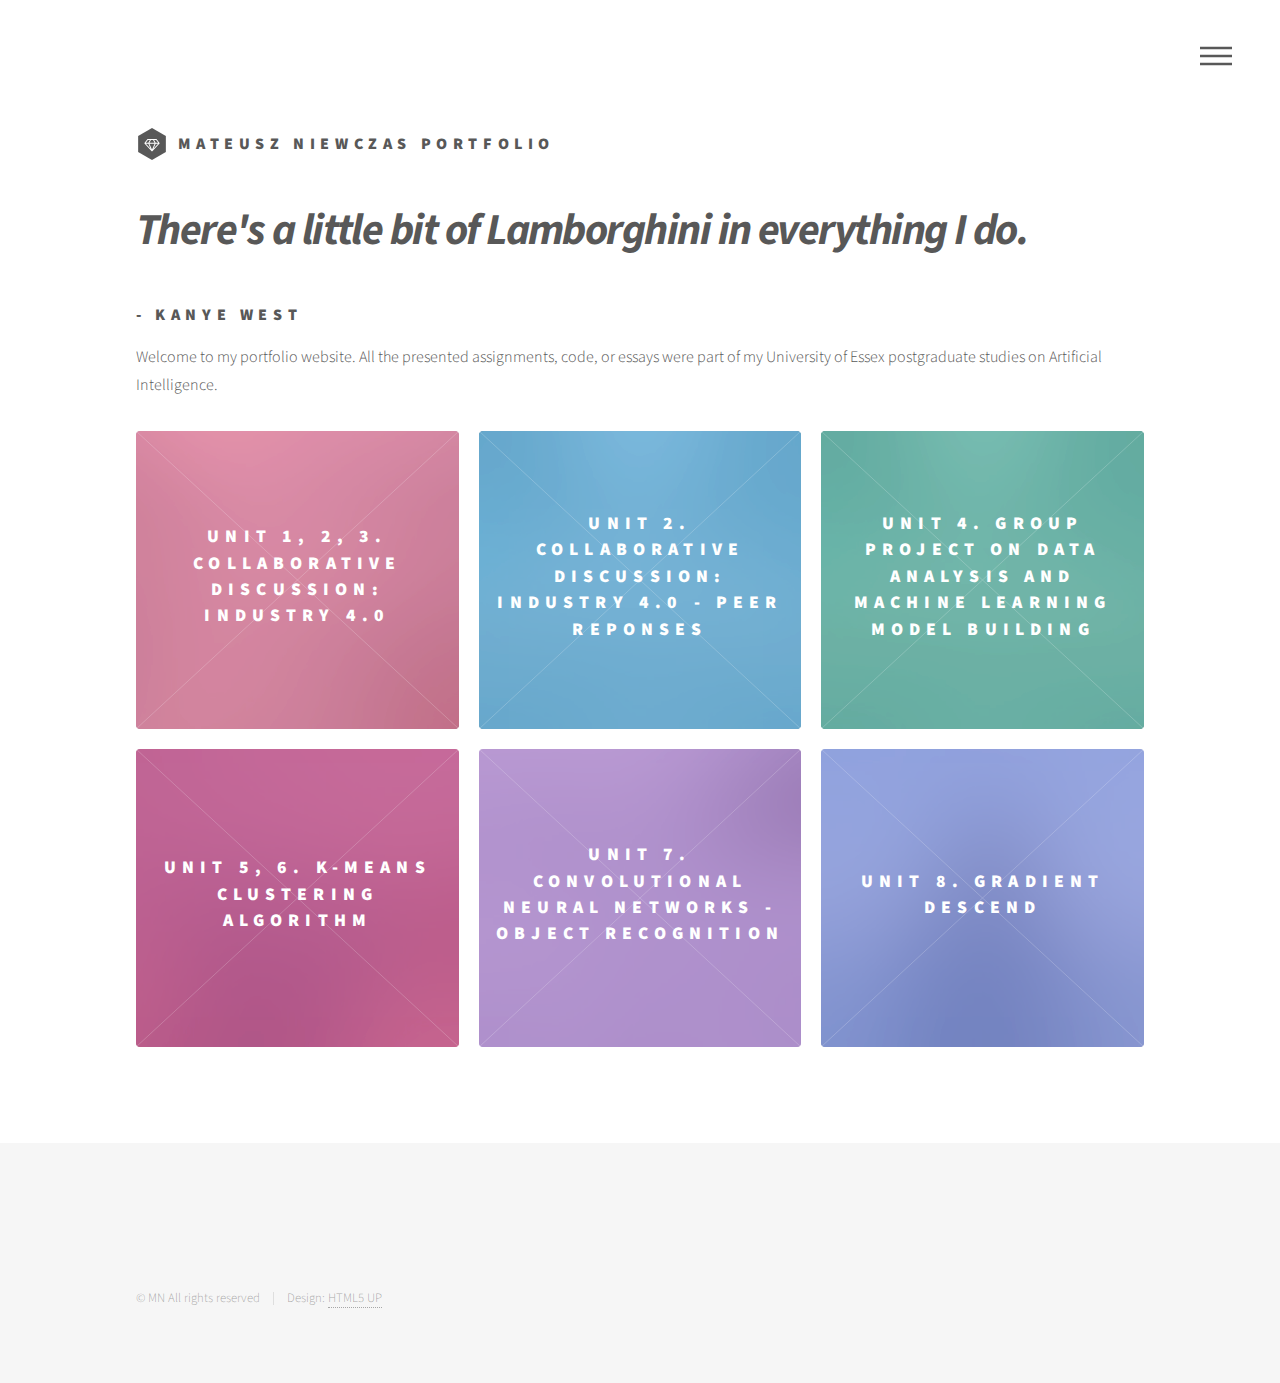
==== index.html @ dfe29f7f "Update index.html" ====
<!DOCTYPE HTML>
<!--
	Phantom by HTML5 UP
	html5up.net | @ajlkn
	Free for personal and commercial use under the CCA 3.0 license (html5up.net/license)
-->
<html>
	<head>
		<title>Mateusz Niewczas portfolio</title>
		<meta charset="utf-8" />
		<meta name="viewport" content="width=device-width, initial-scale=1, user-scalable=no" />
		<link rel="stylesheet" href="assets/css/main.css" />
		<noscript><link rel="stylesheet" href="assets/css/noscript.css" /></noscript>
	</head>
	<body class="is-preload">
		<!-- Wrapper -->
			<div id="wrapper">

				<!-- Header -->
					<header id="header">
						<div class="inner">

							<!-- Logo -->
								<a href="index.html" class="logo">
									<span class="symbol"><img src="images/logo.svg" alt="" /></span><span class="title">Mateusz Niewczas portfolio</span>
								</a>

							<!-- Nav -->
								<nav>
									<ul>
										<li><a href="#menu">Menu</a></li>
									</ul>
								</nav>

						</div>
					</header>

				<!-- Menu -->
					<nav id="menu">
						<h2>Menu</h2>
						<ul>
							<li><a href="index.html">Home</a></li>
							<li><a href="generic.html">About me</a></li>
							<li><a href="generic.html">Assignments</a></li>
							<li><a href="generic.html">Essays and other</a></li>
							<li><a href="elements.html">Elements</a></li>
						</ul>
					</nav>

				<!-- Main -->
					<div id="main">
						<div class="inner">
							<header>
								<h1><i>There's a little bit of Lamborghini in everything I do.</i></h1>
								<h3>- Kanye West</h3>
								<p>Welcome to my portfolio website. All the presented assignments, code, or essays were part of my  University of Essex postgraduate studies on Artificial Intelligence.</p>
							</header>
							
							<section class="tiles">
								<article class="style1">
									<span class="image">
										<img src="images/pic02.jpg" alt="" />
									</span>
									<a href="discussion-ML-U1.html">
										<h2>Unit 1, 2, 3. Collaborative discussion: Industry 4.0</h2>
										<div class="content">
											<p>My initial reflection on the topic along with my colleagues reponses and summary post by me.</p>
										</div>
									</a>
								</article>
								<article class="style2">
									<span class="image">
										<img src="images/pic03.jpg" alt="" />
									</span>
									<a href="discussion-ML-U1-peer.html">
										<h2>Unit 2. Collaborative discussion: Industry 4.0 - peer reponses</h2>
										<div class="content">
											<p>My peers initial posts with my commentaries on the topic.</p>
										</div>
									</a>
								</article>
								<article class="style3">
									<span class="image">
										<img src="images/pic03.jpg" alt="" />
									</span>
									<a href="group-project.html">
										<h2>Unit 4. Group project on data analysis and machine learning model building</h2>
										<div class="content">
											<p>Code and commentary</p>
										</div>
									</a>
								</article>
								<article class="style4">
									<span class="image">
										<img src="images/pic01.jpg" alt="" />
									</span>
									<a href="k-means.html">
										<h2>Unit 5, 6. K-means clustering algorithm</h2>
										<div class="content">
											<p>My own implementation of the K-means clustering algorithm as a formative assignment. </p>
										</div>
									</a>
								</article>
								<article class="style5">
									<span class="image">
										<img src="images/pic05.jpg" alt="" />
									</span>
									<a href="convolutional-nn.html">
										<h2>Unit 7. Convolutional Neural Networks - Object Recognition</h2>
										<div class="content">
											<p>Reusing the code provided in Unit 7, Machine Learning module, and applying it to different sets.</p>
										</div>
									</a>
								</article>
								<article class="style6">
									<span class="image">
										<img src="images/pic04.jpg" alt="" />
									</span>
									<a href="gradient.html">
										<h2>Unit 8. Gradient descend</h2>
										<div class="content">
											<p>Reusing the code provided in Unit 8, Machine Learning module, and analyzing different learning rate values.</p>
										</div>
									</a>
								</article>



							</section>
						</div>
					</div>

				<!-- Footer -->
					<footer id="footer">
						<div class="inner">

							<ul class="copyright">
								<li>&copy; MN All rights reserved</li><li>Design: <a href="http://html5up.net">HTML5 UP</a></li>
							</ul>
						</div>
					</footer>

			</div>

		<!-- Scripts -->
			<script src="assets/js/jquery.min.js"></script>
			<script src="assets/js/browser.min.js"></script>
			<script src="assets/js/breakpoints.min.js"></script>
			<script src="assets/js/util.js"></script>
			<script src="assets/js/main.js"></script>

	</body>
</html>
---- assets/css/main.css ----
@import url(fontawesome-all.min.css);
@import url("https://fonts.googleapis.com/css?family=Source+Sans+Pro:300,700,900");

/*
	Phantom by HTML5 UP
	html5up.net | @ajlkn
	Free for personal and commercial use under the CCA 3.0 license (html5up.net/license)
*/

html, body, div, span, applet, object,
iframe, h1, h2, h3, h4, h5, h6, p, blockquote,
pre, a, abbr, acronym, address, big, cite,
code, del, dfn, em, img, ins, kbd, q, s, samp,
small, strike, strong, sub, sup, tt, var, b,
u, i, center, dl, dt, dd, ol, ul, li, fieldset,
form, label, legend, table, caption, tbody,
tfoot, thead, tr, th, td, article, aside,
canvas, details, embed, figure, figcaption,
footer, header, hgroup, menu, nav, output, ruby,
section, summary, time, mark, audio, video {
	margin: 0;
	padding: 0;
	border: 0;
	font-size: 100%;
	font: inherit;
	vertical-align: baseline;}

article, aside, details, figcaption, figure,
footer, header, hgroup, menu, nav, section {
	display: block;}

body {
	line-height: 1;
}

ol, ul {
	list-style: none;
}

blockquote, q {
	quotes: none;
}

	blockquote:before, blockquote:after, q:before, q:after {
		content: '';
		content: none;
	}

table {
	border-collapse: collapse;
	border-spacing: 0;
}

body {
	-webkit-text-size-adjust: none;
}

mark {
	background-color: transparent;
	color: inherit;
}

input::-moz-focus-inner {
	border: 0;
	padding: 0;
}

input, select, textarea {
	-moz-appearance: none;
	-webkit-appearance: none;
	-ms-appearance: none;
	appearance: none;
}

.quote {
  margin: 0;
  background: #eee;
  padding: 1em;
  border-radius: 1em;
}

/* Basic */

	@-ms-viewport {
		width: device-width;
	}

	body {
		-ms-overflow-style: scrollbar;
	}

	@media screen and (max-width: 480px) {

		html, body {
			min-width: 320px;
		}

	}

	html {
		box-sizing: border-box;
	}

	*, *:before, *:after {
		box-sizing: inherit;
	}

	body {
		background: #ffffff;
	}

		body.is-preload *, body.is-preload *:before, body.is-preload *:after {
			-moz-animation: none !important;
			-webkit-animation: none !important;
			-ms-animation: none !important;
			animation: none !important;
			-moz-transition: none !important;
			-webkit-transition: none !important;
			-ms-transition: none !important;
			transition: none !important;
		}

/* Type */

	body, input, select, textarea {
		color: #585858;
		font-family: "Source Sans Pro", Helvetica, sans-serif;
		font-size: 16pt;
		font-weight: 300;
		line-height: 1.75;
	}

		@media screen and (max-width: 1680px) {

			body, input, select, textarea {
				font-size: 14pt;
			}

		}

		@media screen and (max-width: 1280px) {

			body, input, select, textarea {
				font-size: 12pt;
			}

		}

	a {
		-moz-transition: border-bottom-color 0.2s ease, color 0.2s ease;
		-webkit-transition: border-bottom-color 0.2s ease, color 0.2s ease;
		-ms-transition: border-bottom-color 0.2s ease, color 0.2s ease;
		transition: border-bottom-color 0.2s ease, color 0.2s ease;
		text-decoration: none;
		color: #585858;
		border-bottom: dotted 1px rgba(88, 88, 88, 0.5);
	}

		a:hover {
			border-bottom-color: transparent;
			color: #f2849e !important;
		}

	strong, b {
		font-weight: 900;
	}

	em, i {
		font-style: italic;
	}

	p {
		margin: 0 0 2em 0;
	}

	h1 {
		font-size: 2.75em;
		font-weight: 700;
		line-height: 1.3;
		margin: 0 0 1em 0;
		letter-spacing: -0.035em;
	}

		h1 a {
			color: inherit;
		}

		@media screen and (max-width: 736px) {

			h1 {
				font-size: 2em;
				margin: 0 0 1em 0;
			}

		}

		@media screen and (max-width: 360px) {

			h1 {
				font-size: 1.75em;
			}

		}

	h2, h3, h4, h5, h6 {
		font-weight: 900;
		line-height: 1.5;
		margin: 0 0 2em 0;
		text-transform: uppercase;
		letter-spacing: 0.35em;
	}

		h2 a, h3 a, h4 a, h5 a, h6 a {
			color: inherit;
		}

	h2 {
		font-size: 1.1em;
	}

	h3 {
		font-size: 1em;
	}

	h4 {
		font-size: 0.8em;
	}

	h5 {
		font-size: 0.8em;
	}

	h6 {
		font-size: 0.8em;
	}

	@media screen and (max-width: 980px) {

		h1 br, h2 br, h3 br, h4 br, h5 br, h6 br {
			display: none;
		}

	}

	@media screen and (max-width: 736px) {

		h2 {
			font-size: 1em;
		}

		h3 {
			font-size: 0.8em;
		}

	}

	sub {
		font-size: 0.8em;
		position: relative;
		top: 0.5em;
	}

	sup {
		font-size: 0.8em;
		position: relative;
		top: -0.5em;
	}

	blockquote {
		border-left: solid 4px #c9c9c9;
		font-style: italic;
		margin: 0 0 2em 0;
		padding: 0.5em 0 0.5em 2em;
	}

	code {
		background: rgba(144, 144, 144, 0.075);
		border-radius: 4px;
		border: solid 1px #c9c9c9;
		font-family: "Courier New", monospace;
		font-size: 0.9em;
		margin: 0 0.25em;
		padding: 0.25em 0.65em;
	}

	pre {
		-webkit-overflow-scrolling: touch;
		font-family: "Courier New", monospace;
		font-size: 0.9em;
		margin: 0 0 2em 0;
	}

		pre code {
			display: block;
			line-height: 1.75;
			padding: 1em 1.5em;
			overflow-x: auto;
		}

	hr {
		border: 0;
		border-bottom: solid 1px #c9c9c9;
		margin: 2em 0;
	}

		hr.major {
			margin: 3em 0;
		}

	.align-left {
		text-align: left;
	}

	.align-center {
		text-align: center;
	}

	.align-right {
		text-align: right;
	}

/* Row */

	.row {
		display: flex;
		flex-wrap: wrap;
		box-sizing: border-box;
		align-items: stretch;
	}

		.row > * {
			box-sizing: border-box;
		}

		.row.gtr-uniform > * > :last-child {
			margin-bottom: 0;
		}

		.row.aln-left {
			justify-content: flex-start;
		}

		.row.aln-center {
			justify-content: center;
		}

		.row.aln-right {
			justify-content: flex-end;
		}

		.row.aln-top {
			align-items: flex-start;
		}

		.row.aln-middle {
			align-items: center;
		}

		.row.aln-bottom {
			align-items: flex-end;
		}

		.row > .imp {
			order: -1;
		}

		.row > .col-1 {
			width: 8.33333%;
		}

		.row > .off-1 {
			margin-left: 8.33333%;
		}

		.row > .col-2 {
			width: 16.66667%;
		}

		.row > .off-2 {
			margin-left: 16.66667%;
		}

		.row > .col-3 {
			width: 25%;
		}

		.row > .off-3 {
			margin-left: 25%;
		}

		.row > .col-4 {
			width: 33.33333%;
		}

		.row > .off-4 {
			margin-left: 33.33333%;
		}

		.row > .col-5 {
			width: 41.66667%;
		}

		.row > .off-5 {
			margin-left: 41.66667%;
		}

		.row > .col-6 {
			width: 50%;
		}

		.row > .off-6 {
			margin-left: 50%;
		}

		.row > .col-7 {
			width: 58.33333%;
		}

		.row > .off-7 {
			margin-left: 58.33333%;
		}

		.row > .col-8 {
			width: 66.66667%;
		}

		.row > .off-8 {
			margin-left: 66.66667%;
		}

		.row > .col-9 {
			width: 75%;
		}

		.row > .off-9 {
			margin-left: 75%;
		}

		.row > .col-10 {
			width: 83.33333%;
		}

		.row > .off-10 {
			margin-left: 83.33333%;
		}

		.row > .col-11 {
			width: 91.66667%;
		}

		.row > .off-11 {
			margin-left: 91.66667%;
		}

		.row > .col-12 {
			width: 100%;
		}

		.row > .off-12 {
			margin-left: 100%;
		}

		.row.gtr-0 {
			margin-top: 0;
			margin-left: 0em;
		}

			.row.gtr-0 > * {
				padding: 0 0 0 0em;
			}

			.row.gtr-0.gtr-uniform {
				margin-top: 0em;
			}

				.row.gtr-0.gtr-uniform > * {
					padding-top: 0em;
				}

		.row.gtr-25 {
			margin-top: 0;
			margin-left: -0.5em;
		}

			.row.gtr-25 > * {
				padding: 0 0 0 0.5em;
			}

			.row.gtr-25.gtr-uniform {
				margin-top: -0.5em;
			}

				.row.gtr-25.gtr-uniform > * {
					padding-top: 0.5em;
				}

		.row.gtr-50 {
			margin-top: 0;
			margin-left: -1em;
		}

			.row.gtr-50 > * {
				padding: 0 0 0 1em;
			}

			.row.gtr-50.gtr-uniform {
				margin-top: -1em;
			}

				.row.gtr-50.gtr-uniform > * {
					padding-top: 1em;
				}

		.row {
			margin-top: 0;
			margin-left: -2em;
		}

			.row > * {
				padding: 0 0 0 2em;
			}

			.row.gtr-uniform {
				margin-top: -2em;
			}

				.row.gtr-uniform > * {
					padding-top: 2em;
				}

		.row.gtr-150 {
			margin-top: 0;
			margin-left: -3em;
		}

			.row.gtr-150 > * {
				padding: 0 0 0 3em;
			}

			.row.gtr-150.gtr-uniform {
				margin-top: -3em;
			}

				.row.gtr-150.gtr-uniform > * {
					padding-top: 3em;
				}

		.row.gtr-200 {
			margin-top: 0;
			margin-left: -4em;
		}

			.row.gtr-200 > * {
				padding: 0 0 0 4em;
			}

			.row.gtr-200.gtr-uniform {
				margin-top: -4em;
			}

				.row.gtr-200.gtr-uniform > * {
					padding-top: 4em;
				}

		@media screen and (max-width: 1680px) {

			.row {
				display: flex;
				flex-wrap: wrap;
				box-sizing: border-box;
				align-items: stretch;
			}

				.row > * {
					box-sizing: border-box;
				}

				.row.gtr-uniform > * > :last-child {
					margin-bottom: 0;
				}

				.row.aln-left {
					justify-content: flex-start;
				}

				.row.aln-center {
					justify-content: center;
				}

				.row.aln-right {
					justify-content: flex-end;
				}

				.row.aln-top {
					align-items: flex-start;
				}

				.row.aln-middle {
					align-items: center;
				}

				.row.aln-bottom {
					align-items: flex-end;
				}

				.row > .imp-xlarge {
					order: -1;
				}

				.row > .col-1-xlarge {
					width: 8.33333%;
				}

				.row > .off-1-xlarge {
					margin-left: 8.33333%;
				}

				.row > .col-2-xlarge {
					width: 16.66667%;
				}

				.row > .off-2-xlarge {
					margin-left: 16.66667%;
				}

				.row > .col-3-xlarge {
					width: 25%;
				}

				.row > .off-3-xlarge {
					margin-left: 25%;
				}

				.row > .col-4-xlarge {
					width: 33.33333%;
				}

				.row > .off-4-xlarge {
					margin-left: 33.33333%;
				}

				.row > .col-5-xlarge {
					width: 41.66667%;
				}

				.row > .off-5-xlarge {
					margin-left: 41.66667%;
				}

				.row > .col-6-xlarge {
					width: 50%;
				}

				.row > .off-6-xlarge {
					margin-left: 50%;
				}

				.row > .col-7-xlarge {
					width: 58.33333%;
				}

				.row > .off-7-xlarge {
					margin-left: 58.33333%;
				}

				.row > .col-8-xlarge {
					width: 66.66667%;
				}

				.row > .off-8-xlarge {
					margin-left: 66.66667%;
				}

				.row > .col-9-xlarge {
					width: 75%;
				}

				.row > .off-9-xlarge {
					margin-left: 75%;
				}

				.row > .col-10-xlarge {
					width: 83.33333%;
				}

				.row > .off-10-xlarge {
					margin-left: 83.33333%;
				}

				.row > .col-11-xlarge {
					width: 91.66667%;
				}

				.row > .off-11-xlarge {
					margin-left: 91.66667%;
				}

				.row > .col-12-xlarge {
					width: 100%;
				}

				.row > .off-12-xlarge {
					margin-left: 100%;
				}

				.row.gtr-0 {
					margin-top: 0;
					margin-left: 0em;
				}

					.row.gtr-0 > * {
						padding: 0 0 0 0em;
					}

					.row.gtr-0.gtr-uniform {
						margin-top: 0em;
					}

						.row.gtr-0.gtr-uniform > * {
							padding-top: 0em;
						}

				.row.gtr-25 {
					margin-top: 0;
					margin-left: -0.5em;
				}

					.row.gtr-25 > * {
						padding: 0 0 0 0.5em;
					}

					.row.gtr-25.gtr-uniform {
						margin-top: -0.5em;
					}

						.row.gtr-25.gtr-uniform > * {
							padding-top: 0.5em;
						}

				.row.gtr-50 {
					margin-top: 0;
					margin-left: -1em;
				}

					.row.gtr-50 > * {
						padding: 0 0 0 1em;
					}

					.row.gtr-50.gtr-uniform {
						margin-top: -1em;
					}

						.row.gtr-50.gtr-uniform > * {
							padding-top: 1em;
						}

				.row {
					margin-top: 0;
					margin-left: -2em;
				}

					.row > * {
						padding: 0 0 0 2em;
					}

					.row.gtr-uniform {
						margin-top: -2em;
					}

						.row.gtr-uniform > * {
							padding-top: 2em;
						}

				.row.gtr-150 {
					margin-top: 0;
					margin-left: -3em;
				}

					.row.gtr-150 > * {
						padding: 0 0 0 3em;
					}

					.row.gtr-150.gtr-uniform {
						margin-top: -3em;
					}

						.row.gtr-150.gtr-uniform > * {
							padding-top: 3em;
						}

				.row.gtr-200 {
					margin-top: 0;
					margin-left: -4em;
				}

					.row.gtr-200 > * {
						padding: 0 0 0 4em;
					}

					.row.gtr-200.gtr-uniform {
						margin-top: -4em;
					}

						.row.gtr-200.gtr-uniform > * {
							padding-top: 4em;
						}

		}

		@media screen and (max-width: 1280px) {

			.row {
				display: flex;
				flex-wrap: wrap;
				box-sizing: border-box;
				align-items: stretch;
			}

				.row > * {
					box-sizing: border-box;
				}

				.row.gtr-uniform > * > :last-child {
					margin-bottom: 0;
				}

				.row.aln-left {
					justify-content: flex-start;
				}

				.row.aln-center {
					justify-content: center;
				}

				.row.aln-right {
					justify-content: flex-end;
				}

				.row.aln-top {
					align-items: flex-start;
				}

				.row.aln-middle {
					align-items: center;
				}

				.row.aln-bottom {
					align-items: flex-end;
				}

				.row > .imp-large {
					order: -1;
				}

				.row > .col-1-large {
					width: 8.33333%;
				}

				.row > .off-1-large {
					margin-left: 8.33333%;
				}

				.row > .col-2-large {
					width: 16.66667%;
				}

				.row > .off-2-large {
					margin-left: 16.66667%;
				}

				.row > .col-3-large {
					width: 25%;
				}

				.row > .off-3-large {
					margin-left: 25%;
				}

				.row > .col-4-large {
					width: 33.33333%;
				}

				.row > .off-4-large {
					margin-left: 33.33333%;
				}

				.row > .col-5-large {
					width: 41.66667%;
				}

				.row > .off-5-large {
					margin-left: 41.66667%;
				}

				.row > .col-6-large {
					width: 50%;
				}

				.row > .off-6-large {
					margin-left: 50%;
				}

				.row > .col-7-large {
					width: 58.33333%;
				}

				.row > .off-7-large {
					margin-left: 58.33333%;
				}

				.row > .col-8-large {
					width: 66.66667%;
				}

				.row > .off-8-large {
					margin-left: 66.66667%;
				}

				.row > .col-9-large {
					width: 75%;
				}

				.row > .off-9-large {
					margin-left: 75%;
				}

				.row > .col-10-large {
					width: 83.33333%;
				}

				.row > .off-10-large {
					margin-left: 83.33333%;
				}

				.row > .col-11-large {
					width: 91.66667%;
				}

				.row > .off-11-large {
					margin-left: 91.66667%;
				}

				.row > .col-12-large {
					width: 100%;
				}

				.row > .off-12-large {
					margin-left: 100%;
				}

				.row.gtr-0 {
					margin-top: 0;
					margin-left: 0em;
				}

					.row.gtr-0 > * {
						padding: 0 0 0 0em;
					}

					.row.gtr-0.gtr-uniform {
						margin-top: 0em;
					}

						.row.gtr-0.gtr-uniform > * {
							padding-top: 0em;
						}

				.row.gtr-25 {
					margin-top: 0;
					margin-left: -0.5em;
				}

					.row.gtr-25 > * {
						padding: 0 0 0 0.5em;
					}

					.row.gtr-25.gtr-uniform {
						margin-top: -0.5em;
					}

						.row.gtr-25.gtr-uniform > * {
							padding-top: 0.5em;
						}

				.row.gtr-50 {
					margin-top: 0;
					margin-left: -1em;
				}

					.row.gtr-50 > * {
						padding: 0 0 0 1em;
					}

					.row.gtr-50.gtr-uniform {
						margin-top: -1em;
					}

						.row.gtr-50.gtr-uniform > * {
							padding-top: 1em;
						}

				.row {
					margin-top: 0;
					margin-left: -2em;
				}

					.row > * {
						padding: 0 0 0 2em;
					}

					.row.gtr-uniform {
						margin-top: -2em;
					}

						.row.gtr-uniform > * {
							padding-top: 2em;
						}

				.row.gtr-150 {
					margin-top: 0;
					margin-left: -3em;
				}

					.row.gtr-150 > * {
						padding: 0 0 0 3em;
					}

					.row.gtr-150.gtr-uniform {
						margin-top: -3em;
					}

						.row.gtr-150.gtr-uniform > * {
							padding-top: 3em;
						}

				.row.gtr-200 {
					margin-top: 0;
					margin-left: -4em;
				}

					.row.gtr-200 > * {
						padding: 0 0 0 4em;
					}

					.row.gtr-200.gtr-uniform {
						margin-top: -4em;
					}

						.row.gtr-200.gtr-uniform > * {
							padding-top: 4em;
						}

		}

		@media screen and (max-width: 980px) {

			.row {
				display: flex;
				flex-wrap: wrap;
				box-sizing: border-box;
				align-items: stretch;
			}

				.row > * {
					box-sizing: border-box;
				}

				.row.gtr-uniform > * > :last-child {
					margin-bottom: 0;
				}

				.row.aln-left {
					justify-content: flex-start;
				}

				.row.aln-center {
					justify-content: center;
				}

				.row.aln-right {
					justify-content: flex-end;
				}

				.row.aln-top {
					align-items: flex-start;
				}

				.row.aln-middle {
					align-items: center;
				}

				.row.aln-bottom {
					align-items: flex-end;
				}

				.row > .imp-medium {
					order: -1;
				}

				.row > .col-1-medium {
					width: 8.33333%;
				}

				.row > .off-1-medium {
					margin-left: 8.33333%;
				}

				.row > .col-2-medium {
					width: 16.66667%;
				}

				.row > .off-2-medium {
					margin-left: 16.66667%;
				}

				.row > .col-3-medium {
					width: 25%;
				}

				.row > .off-3-medium {
					margin-left: 25%;
				}

				.row > .col-4-medium {
					width: 33.33333%;
				}

				.row > .off-4-medium {
					margin-left: 33.33333%;
				}

				.row > .col-5-medium {
					width: 41.66667%;
				}

				.row > .off-5-medium {
					margin-left: 41.66667%;
				}

				.row > .col-6-medium {
					width: 50%;
				}

				.row > .off-6-medium {
					margin-left: 50%;
				}

				.row > .col-7-medium {
					width: 58.33333%;
				}

				.row > .off-7-medium {
					margin-left: 58.33333%;
				}

				.row > .col-8-medium {
					width: 66.66667%;
				}

				.row > .off-8-medium {
					margin-left: 66.66667%;
				}

				.row > .col-9-medium {
					width: 75%;
				}

				.row > .off-9-medium {
					margin-left: 75%;
				}

				.row > .col-10-medium {
					width: 83.33333%;
				}

				.row > .off-10-medium {
					margin-left: 83.33333%;
				}

				.row > .col-11-medium {
					width: 91.66667%;
				}

				.row > .off-11-medium {
					margin-left: 91.66667%;
				}

				.row > .col-12-medium {
					width: 100%;
				}

				.row > .off-12-medium {
					margin-left: 100%;
				}

				.row.gtr-0 {
					margin-top: 0;
					margin-left: 0em;
				}

					.row.gtr-0 > * {
						padding: 0 0 0 0em;
					}

					.row.gtr-0.gtr-uniform {
						margin-top: 0em;
					}

						.row.gtr-0.gtr-uniform > * {
							padding-top: 0em;
						}

				.row.gtr-25 {
					margin-top: 0;
					margin-left: -0.375em;
				}

					.row.gtr-25 > * {
						padding: 0 0 0 0.375em;
					}

					.row.gtr-25.gtr-uniform {
						margin-top: -0.375em;
					}

						.row.gtr-25.gtr-uniform > * {
							padding-top: 0.375em;
						}

				.row.gtr-50 {
					margin-top: 0;
					margin-left: -0.75em;
				}

					.row.gtr-50 > * {
						padding: 0 0 0 0.75em;
					}

					.row.gtr-50.gtr-uniform {
						margin-top: -0.75em;
					}

						.row.gtr-50.gtr-uniform > * {
							padding-top: 0.75em;
						}

				.row {
					margin-top: 0;
					margin-left: -1.5em;
				}

					.row > * {
						padding: 0 0 0 1.5em;
					}

					.row.gtr-uniform {
						margin-top: -1.5em;
					}

						.row.gtr-uniform > * {
							padding-top: 1.5em;
						}

				.row.gtr-150 {
					margin-top: 0;
					margin-left: -2.25em;
				}

					.row.gtr-150 > * {
						padding: 0 0 0 2.25em;
					}

					.row.gtr-150.gtr-uniform {
						margin-top: -2.25em;
					}

						.row.gtr-150.gtr-uniform > * {
							padding-top: 2.25em;
						}

				.row.gtr-200 {
					margin-top: 0;
					margin-left: -3em;
				}

					.row.gtr-200 > * {
						padding: 0 0 0 3em;
					}

					.row.gtr-200.gtr-uniform {
						margin-top: -3em;
					}

						.row.gtr-200.gtr-uniform > * {
							padding-top: 3em;
						}

		}

		@media screen and (max-width: 736px) {

			.row {
				display: flex;
				flex-wrap: wrap;
				box-sizing: border-box;
				align-items: stretch;
			}

				.row > * {
					box-sizing: border-box;
				}

				.row.gtr-uniform > * > :last-child {
					margin-bottom: 0;
				}

				.row.aln-left {
					justify-content: flex-start;
				}

				.row.aln-center {
					justify-content: center;
				}

				.row.aln-right {
					justify-content: flex-end;
				}

				.row.aln-top {
					align-items: flex-start;
				}

				.row.aln-middle {
					align-items: center;
				}

				.row.aln-bottom {
					align-items: flex-end;
				}

				.row > .imp-small {
					order: -1;
				}

				.row > .col-1-small {
					width: 8.33333%;
				}

				.row > .off-1-small {
					margin-left: 8.33333%;
				}

				.row > .col-2-small {
					width: 16.66667%;
				}

				.row > .off-2-small {
					margin-left: 16.66667%;
				}

				.row > .col-3-small {
					width: 25%;
				}

				.row > .off-3-small {
					margin-left: 25%;
				}

				.row > .col-4-small {
					width: 33.33333%;
				}

				.row > .off-4-small {
					margin-left: 33.33333%;
				}

				.row > .col-5-small {
					width: 41.66667%;
				}

				.row > .off-5-small {
					margin-left: 41.66667%;
				}

				.row > .col-6-small {
					width: 50%;
				}

				.row > .off-6-small {
					margin-left: 50%;
				}

				.row > .col-7-small {
					width: 58.33333%;
				}

				.row > .off-7-small {
					margin-left: 58.33333%;
				}

				.row > .col-8-small {
					width: 66.66667%;
				}

				.row > .off-8-small {
					margin-left: 66.66667%;
				}

				.row > .col-9-small {
					width: 75%;
				}

				.row > .off-9-small {
					margin-left: 75%;
				}

				.row > .col-10-small {
					width: 83.33333%;
				}

				.row > .off-10-small {
					margin-left: 83.33333%;
				}

				.row > .col-11-small {
					width: 91.66667%;
				}

				.row > .off-11-small {
					margin-left: 91.66667%;
				}

				.row > .col-12-small {
					width: 100%;
				}

				.row > .off-12-small {
					margin-left: 100%;
				}

				.row.gtr-0 {
					margin-top: 0;
					margin-left: 0em;
				}

					.row.gtr-0 > * {
						padding: 0 0 0 0em;
					}

					.row.gtr-0.gtr-uniform {
						margin-top: 0em;
					}

						.row.gtr-0.gtr-uniform > * {
							padding-top: 0em;
						}

				.row.gtr-25 {
					margin-top: 0;
					margin-left: -0.25em;
				}

					.row.gtr-25 > * {
						padding: 0 0 0 0.25em;
					}

					.row.gtr-25.gtr-uniform {
						margin-top: -0.25em;
					}

						.row.gtr-25.gtr-uniform > * {
							padding-top: 0.25em;
						}

				.row.gtr-50 {
					margin-top: 0;
					margin-left: -0.5em;
				}

					.row.gtr-50 > * {
						padding: 0 0 0 0.5em;
					}

					.row.gtr-50.gtr-uniform {
						margin-top: -0.5em;
					}

						.row.gtr-50.gtr-uniform > * {
							padding-top: 0.5em;
						}

				.row {
					margin-top: 0;
					margin-left: -1em;
				}

					.row > * {
						padding: 0 0 0 1em;
					}

					.row.gtr-uniform {
						margin-top: -1em;
					}

						.row.gtr-uniform > * {
							padding-top: 1em;
						}

				.row.gtr-150 {
					margin-top: 0;
					margin-left: -1.5em;
				}

					.row.gtr-150 > * {
						padding: 0 0 0 1.5em;
					}

					.row.gtr-150.gtr-uniform {
						margin-top: -1.5em;
					}

						.row.gtr-150.gtr-uniform > * {
							padding-top: 1.5em;
						}

				.row.gtr-200 {
					margin-top: 0;
					margin-left: -2em;
				}

					.row.gtr-200 > * {
						padding: 0 0 0 2em;
					}

					.row.gtr-200.gtr-uniform {
						margin-top: -2em;
					}

						.row.gtr-200.gtr-uniform > * {
							padding-top: 2em;
						}

		}

		@media screen and (max-width: 480px) {

			.row {
				display: flex;
				flex-wrap: wrap;
				box-sizing: border-box;
				align-items: stretch;
			}

				.row > * {
					box-sizing: border-box;
				}

				.row.gtr-uniform > * > :last-child {
					margin-bottom: 0;
				}

				.row.aln-left {
					justify-content: flex-start;
				}

				.row.aln-center {
					justify-content: center;
				}

				.row.aln-right {
					justify-content: flex-end;
				}

				.row.aln-top {
					align-items: flex-start;
				}

				.row.aln-middle {
					align-items: center;
				}

				.row.aln-bottom {
					align-items: flex-end;
				}

				.row > .imp-xsmall {
					order: -1;
				}

				.row > .col-1-xsmall {
					width: 8.33333%;
				}

				.row > .off-1-xsmall {
					margin-left: 8.33333%;
				}

				.row > .col-2-xsmall {
					width: 16.66667%;
				}

				.row > .off-2-xsmall {
					margin-left: 16.66667%;
				}

				.row > .col-3-xsmall {
					width: 25%;
				}

				.row > .off-3-xsmall {
					margin-left: 25%;
				}

				.row > .col-4-xsmall {
					width: 33.33333%;
				}

				.row > .off-4-xsmall {
					margin-left: 33.33333%;
				}

				.row > .col-5-xsmall {
					width: 41.66667%;
				}

				.row > .off-5-xsmall {
					margin-left: 41.66667%;
				}

				.row > .col-6-xsmall {
					width: 50%;
				}

				.row > .off-6-xsmall {
					margin-left: 50%;
				}

				.row > .col-7-xsmall {
					width: 58.33333%;
				}

				.row > .off-7-xsmall {
					margin-left: 58.33333%;
				}

				.row > .col-8-xsmall {
					width: 66.66667%;
				}

				.row > .off-8-xsmall {
					margin-left: 66.66667%;
				}

				.row > .col-9-xsmall {
					width: 75%;
				}

				.row > .off-9-xsmall {
					margin-left: 75%;
				}

				.row > .col-10-xsmall {
					width: 83.33333%;
				}

				.row > .off-10-xsmall {
					margin-left: 83.33333%;
				}

				.row > .col-11-xsmall {
					width: 91.66667%;
				}

				.row > .off-11-xsmall {
					margin-left: 91.66667%;
				}

				.row > .col-12-xsmall {
					width: 100%;
				}

				.row > .off-12-xsmall {
					margin-left: 100%;
				}

				.row.gtr-0 {
					margin-top: 0;
					margin-left: 0em;
				}

					.row.gtr-0 > * {
						padding: 0 0 0 0em;
					}

					.row.gtr-0.gtr-uniform {
						margin-top: 0em;
					}

						.row.gtr-0.gtr-uniform > * {
							padding-top: 0em;
						}

				.row.gtr-25 {
					margin-top: 0;
					margin-left: -0.25em;
				}

					.row.gtr-25 > * {
						padding: 0 0 0 0.25em;
					}

					.row.gtr-25.gtr-uniform {
						margin-top: -0.25em;
					}

						.row.gtr-25.gtr-uniform > * {
							padding-top: 0.25em;
						}

				.row.gtr-50 {
					margin-top: 0;
					margin-left: -0.5em;
				}

					.row.gtr-50 > * {
						padding: 0 0 0 0.5em;
					}

					.row.gtr-50.gtr-uniform {
						margin-top: -0.5em;
					}

						.row.gtr-50.gtr-uniform > * {
							padding-top: 0.5em;
						}

				.row {
					margin-top: 0;
					margin-left: -1em;
				}

					.row > * {
						padding: 0 0 0 1em;
					}

					.row.gtr-uniform {
						margin-top: -1em;
					}

						.row.gtr-uniform > * {
							padding-top: 1em;
						}

				.row.gtr-150 {
					margin-top: 0;
					margin-left: -1.5em;
				}

					.row.gtr-150 > * {
						padding: 0 0 0 1.5em;
					}

					.row.gtr-150.gtr-uniform {
						margin-top: -1.5em;
					}

						.row.gtr-150.gtr-uniform > * {
							padding-top: 1.5em;
						}

				.row.gtr-200 {
					margin-top: 0;
					margin-left: -2em;
				}

					.row.gtr-200 > * {
						padding: 0 0 0 2em;
					}

					.row.gtr-200.gtr-uniform {
						margin-top: -2em;
					}

						.row.gtr-200.gtr-uniform > * {
							padding-top: 2em;
						}

		}

/* Section/Article */

	section.special, article.special {
		text-align: center;
	}

	header p {
		margin-top: -1em;
	}

	@media screen and (max-width: 736px) {

		header p {
			margin-top: 0;
		}

	}

/* Icon */

	.icon {
		text-decoration: none;
		border-bottom: none;
		position: relative;
	}

		.icon:before {
			-moz-osx-font-smoothing: grayscale;
			-webkit-font-smoothing: antialiased;
			display: inline-block;
			font-style: normal;
			font-variant: normal;
			text-rendering: auto;
			line-height: 1;
			text-transform: none !important;
			font-family: 'Font Awesome 5 Free';
			font-weight: 400;
		}

		.icon > .label {
			display: none;
		}

		.icon:before {
			line-height: inherit;
		}

		.icon.solid:before {
			font-weight: 900;
		}

		.icon.brands:before {
			font-family: 'Font Awesome 5 Brands';
		}

		.icon.style2 {
			-moz-transition: background-color 0.2s ease-in-out, color 0.2s ease-in-out, border-color 0.2s ease-in-out;
			-webkit-transition: background-color 0.2s ease-in-out, color 0.2s ease-in-out, border-color 0.2s ease-in-out;
			-ms-transition: background-color 0.2s ease-in-out, color 0.2s ease-in-out, border-color 0.2s ease-in-out;
			transition: background-color 0.2s ease-in-out, color 0.2s ease-in-out, border-color 0.2s ease-in-out;
			background-color: transparent;
			border: solid 1px #c9c9c9;
			border-radius: 4px;
			width: 2.65em;
			height: 2.65em;
			display: inline-block;
			text-align: center;
			line-height: 2.65em;
			color: inherit;
		}

			.icon.style2:before {
				font-size: 1.1em;
			}

			.icon.style2:hover {
				color: #f2849e;
				border-color: #f2849e;
			}

			.icon.style2:active {
				background-color: rgba(242, 132, 158, 0.1);
			}

/* List */

	ol {
		list-style: decimal;
		margin: 0 0 2em 0;
		padding-left: 1.25em;
	}

		ol li {
			padding-left: 0.25em;
		}

	ul {
		list-style: disc;
		margin: 0 0 2em 0;
		padding-left: 1em;
	}

		ul li {
			padding-left: 0.5em;
		}

		ul.alt {
			list-style: none;
			padding-left: 0;
		}

			ul.alt li {
				border-top: solid 1px #c9c9c9;
				padding: 0.5em 0;
			}

				ul.alt li:first-child {
					border-top: 0;
					padding-top: 0;
				}

	dl {
		margin: 0 0 2em 0;
	}

		dl dt {
			display: block;
			font-weight: 900;
			margin: 0 0 1em 0;
		}

		dl dd {
			margin-left: 2em;
		}

/* Actions */

	ul.actions {
		display: -moz-flex;
		display: -webkit-flex;
		display: -ms-flex;
		display: flex;
		cursor: default;
		list-style: none;
		margin-left: -1em;
		padding-left: 0;
	}

		ul.actions li {
			padding: 0 0 0 1em;
			vertical-align: middle;
		}

		ul.actions.special {
			-moz-justify-content: center;
			-webkit-justify-content: center;
			-ms-justify-content: center;
			justify-content: center;
			width: 100%;
			margin-left: 0;
		}

			ul.actions.special li:first-child {
				padding-left: 0;
			}

		ul.actions.stacked {
			-moz-flex-direction: column;
			-webkit-flex-direction: column;
			-ms-flex-direction: column;
			flex-direction: column;
			margin-left: 0;
		}

			ul.actions.stacked li {
				padding: 1.3em 0 0 0;
			}

				ul.actions.stacked li:first-child {
					padding-top: 0;
				}

		ul.actions.fit {
			width: calc(100% + 1em);
		}

			ul.actions.fit li {
				-moz-flex-grow: 1;
				-webkit-flex-grow: 1;
				-ms-flex-grow: 1;
				flex-grow: 1;
				-moz-flex-shrink: 1;
				-webkit-flex-shrink: 1;
				-ms-flex-shrink: 1;
				flex-shrink: 1;
				width: 100%;
			}

				ul.actions.fit li > * {
					width: 100%;
				}

			ul.actions.fit.stacked {
				width: 100%;
			}

		@media screen and (max-width: 480px) {

			ul.actions:not(.fixed) {
				-moz-flex-direction: column;
				-webkit-flex-direction: column;
				-ms-flex-direction: column;
				flex-direction: column;
				margin-left: 0;
				width: 100% !important;
			}

				ul.actions:not(.fixed) li {
					-moz-flex-grow: 1;
					-webkit-flex-grow: 1;
					-ms-flex-grow: 1;
					flex-grow: 1;
					-moz-flex-shrink: 1;
					-webkit-flex-shrink: 1;
					-ms-flex-shrink: 1;
					flex-shrink: 1;
					padding: 1em 0 0 0;
					text-align: center;
					width: 100%;
				}

					ul.actions:not(.fixed) li > * {
						width: 100%;
					}

					ul.actions:not(.fixed) li:first-child {
						padding-top: 0;
					}

					ul.actions:not(.fixed) li input[type="submit"],
					ul.actions:not(.fixed) li input[type="reset"],
					ul.actions:not(.fixed) li input[type="button"],
					ul.actions:not(.fixed) li button,
					ul.actions:not(.fixed) li .button {
						width: 100%;
					}

						ul.actions:not(.fixed) li input[type="submit"].icon:before,
						ul.actions:not(.fixed) li input[type="reset"].icon:before,
						ul.actions:not(.fixed) li input[type="button"].icon:before,
						ul.actions:not(.fixed) li button.icon:before,
						ul.actions:not(.fixed) li .button.icon:before {
							margin-left: -0.5rem;
						}

		}

/* Icons */

	ul.icons {
		cursor: default;
		list-style: none;
		padding-left: 0;
		margin: -1em 0 2em -1em;
	}

		ul.icons li {
			display: inline-block;
			padding: 1em 0 0 1em;
		}

/* Form */

	form {
		margin: 0 0 2em 0;
		overflow-x: hidden;
	}

		form > :last-child {
			margin-bottom: 0;
		}

		form > .fields {
			display: -moz-flex;
			display: -webkit-flex;
			display: -ms-flex;
			display: flex;
			-moz-flex-wrap: wrap;
			-webkit-flex-wrap: wrap;
			-ms-flex-wrap: wrap;
			flex-wrap: wrap;
			width: calc(100% + 3em);
			margin: -1.5em 0 2em -1.5em;
		}

			form > .fields > .field {
				-moz-flex-grow: 0;
				-webkit-flex-grow: 0;
				-ms-flex-grow: 0;
				flex-grow: 0;
				-moz-flex-shrink: 0;
				-webkit-flex-shrink: 0;
				-ms-flex-shrink: 0;
				flex-shrink: 0;
				padding: 1.5em 0 0 1.5em;
				width: calc(100% - 1.5em);
			}

				form > .fields > .field.half {
					width: calc(50% - 0.75em);
				}

				form > .fields > .field.third {
					width: calc(100%/3 - 0.5em);
				}

				form > .fields > .field.quarter {
					width: calc(25% - 0.375em);
				}

		@media screen and (max-width: 480px) {

			form > .fields {
				width: calc(100% + 3em);
				margin: -1.5em 0 2em -1.5em;
			}

				form > .fields > .field {
					padding: 1.5em 0 0 1.5em;
					width: calc(100% - 1.5em);
				}

					form > .fields > .field.half {
						width: calc(100% - 1.5em);
					}

					form > .fields > .field.third {
						width: calc(100% - 1.5em);
					}

					form > .fields > .field.quarter {
						width: calc(100% - 1.5em);
					}

		}

	label {
		display: block;
		font-size: 0.9em;
		font-weight: 900;
		margin: 0 0 1em 0;
	}

	input[type="text"],
	input[type="password"],
	input[type="email"],
	input[type="tel"],
	select,
	textarea {
		-moz-appearance: none;
		-webkit-appearance: none;
		-ms-appearance: none;
		appearance: none;
		background-color: transparent;
		border: none;
		border-radius: 0;
		border-bottom: solid 1px #c9c9c9;
		color: inherit;
		display: block;
		outline: 0;
		padding: 0;
		text-decoration: none;
		width: 100%;
	}

		input[type="text"]:invalid,
		input[type="password"]:invalid,
		input[type="email"]:invalid,
		input[type="tel"]:invalid,
		select:invalid,
		textarea:invalid {
			box-shadow: none;
		}

		input[type="text"]:focus,
		input[type="password"]:focus,
		input[type="email"]:focus,
		input[type="tel"]:focus,
		select:focus,
		textarea:focus {
			border-bottom-color: #f2849e;
			box-shadow: inset 0 -1px 0 0 #f2849e;
		}

	select {
		background-image: url("data:image/svg+xml;charset=utf8,%3Csvg xmlns='http://www.w3.org/2000/svg' width='40' height='40' preserveAspectRatio='none' viewBox='0 0 40 40'%3E%3Cpath d='M9.4,12.3l10.4,10.4l10.4-10.4c0.2-0.2,0.5-0.4,0.9-0.4c0.3,0,0.6,0.1,0.9,0.4l3.3,3.3c0.2,0.2,0.4,0.5,0.4,0.9 c0,0.4-0.1,0.6-0.4,0.9L20.7,31.9c-0.2,0.2-0.5,0.4-0.9,0.4c-0.3,0-0.6-0.1-0.9-0.4L4.3,17.3c-0.2-0.2-0.4-0.5-0.4-0.9 c0-0.4,0.1-0.6,0.4-0.9l3.3-3.3c0.2-0.2,0.5-0.4,0.9-0.4S9.1,12.1,9.4,12.3z' fill='%23c9c9c9' /%3E%3C/svg%3E");
		background-size: 1.25rem;
		background-repeat: no-repeat;
		background-position: calc(100% - 1rem) center;
		height: 3em;
		padding-right: 3em;
		text-overflow: ellipsis;
	}

		select option {
			background: #ffffff;
		}

		select:focus::-ms-value {
			background-color: transparent;
		}

		select::-ms-expand {
			display: none;
		}

	input[type="text"],
	input[type="password"],
	input[type="email"],
	select {
		height: 3em;
	}

	textarea {
		padding: 0;
		min-height: 3.75em;
	}

	input[type="checkbox"],
	input[type="radio"] {
		-moz-appearance: none;
		-webkit-appearance: none;
		-ms-appearance: none;
		appearance: none;
		display: block;
		float: left;
		margin-right: -2em;
		opacity: 0;
		width: 1em;
		z-index: -1;
	}

		input[type="checkbox"] + label,
		input[type="radio"] + label {
			text-decoration: none;
			color: #585858;
			cursor: pointer;
			display: inline-block;
			font-size: 1em;
			font-weight: 300;
			padding-left: 2.55em;
			padding-right: 0.75em;
			position: relative;
		}

			input[type="checkbox"] + label:before,
			input[type="radio"] + label:before {
				-moz-osx-font-smoothing: grayscale;
				-webkit-font-smoothing: antialiased;
				display: inline-block;
				font-style: normal;
				font-variant: normal;
				text-rendering: auto;
				line-height: 1;
				text-transform: none !important;
				font-family: 'Font Awesome 5 Free';
				font-weight: 900;
			}

			input[type="checkbox"] + label:before,
			input[type="radio"] + label:before {
				border-radius: 4px;
				border: solid 1px #c9c9c9;
				content: '';
				display: inline-block;
				font-size: 0.8em;
				height: 2.25em;
				left: 0;
				line-height: 2.25em;
				position: absolute;
				text-align: center;
				top: 0;
				width: 2.25em;
			}

		input[type="checkbox"]:checked + label:before,
		input[type="radio"]:checked + label:before {
			background: #585858;
			border-color: #585858;
			color: #ffffff;
			content: '\f00c';
		}

		input[type="checkbox"]:focus + label:before,
		input[type="radio"]:focus + label:before {
			border-color: #f2849e;
			box-shadow: 0 0 0 1px #f2849e;
		}

	input[type="checkbox"] + label:before {
		border-radius: 4px;
	}

	input[type="radio"] + label:before {
		border-radius: 100%;
	}

/* Box */

	.box {
		border-radius: 4px;
		border: solid 1px #c9c9c9;
		margin-bottom: 2em;
		padding: 1.5em;
	}

		.box > :last-child,
		.box > :last-child > :last-child,
		.box > :last-child > :last-child > :last-child {
			margin-bottom: 0;
		}

		.box.alt {
			border: 0;
			border-radius: 0;
			padding: 0;
		}

/* Image */

	.image {
		border-radius: 4px;
		border: 0;
		display: inline-block;
		position: relative;
	}

		.image img {
			border-radius: 4px;
			display: block;
		}

		.image.left, .image.right {
			max-width: 40%;
		}

			.image.left img, .image.right img {
				width: 100%;
			}

		.image.left {
			float: left;
			padding: 0 1.5em 1em 0;
			top: 0.25em;
		}

		.image.right {
			float: right;
			padding: 0 0 1em 1.5em;
			top: 0.25em;
		}

		.image.fit {
			display: block;
			margin: 0 0 2em 0;
			width: 100%;
		}

			.image.fit img {
				width: 100%;
			}

		.image.main {
			display: block;
			margin: 0 0 3em 0;
			width: 100%;
		}

			.image.main img {
				width: 100%;
			}

			@media screen and (max-width: 736px) {

				.image.main {
					margin: 0 0 2em 0;
				}

			}

/* Table */

	.table-wrapper {
		-webkit-overflow-scrolling: touch;
		overflow-x: auto;
	}

	table {
		margin: 0 0 2em 0;
		width: 100%;
	}

		table tbody tr {
			border: solid 1px #c9c9c9;
			border-left: 0;
			border-right: 0;
		}

			table tbody tr:nth-child(2n + 1) {
				background-color: rgba(144, 144, 144, 0.075);
			}

		table td {
			padding: 0.75em 0.75em;
		}

		table th {
			font-size: 0.9em;
			font-weight: 900;
			padding: 0 0.75em 0.75em 0.75em;
			text-align: left;
		}

		table thead {
			border-bottom: solid 2px #c9c9c9;
		}

		table tfoot {
			border-top: solid 2px #c9c9c9;
		}

		table.alt {
			border-collapse: separate;
		}

			table.alt tbody tr td {
				border: solid 1px #c9c9c9;
				border-left-width: 0;
				border-top-width: 0;
			}

				table.alt tbody tr td:first-child {
					border-left-width: 1px;
				}

			table.alt tbody tr:first-child td {
				border-top-width: 1px;
			}

			table.alt thead {
				border-bottom: 0;
			}

			table.alt tfoot {
				border-top: 0;
			}

/* Button */

	input[type="submit"],
	input[type="reset"],
	input[type="button"],
	button,
	.button {
		-moz-appearance: none;
		-webkit-appearance: none;
		-ms-appearance: none;
		appearance: none;
		-moz-transition: background-color 0.2s ease-in-out, color 0.2s ease-in-out, box-shadow 0.2s ease-in-out;
		-webkit-transition: background-color 0.2s ease-in-out, color 0.2s ease-in-out, box-shadow 0.2s ease-in-out;
		-ms-transition: background-color 0.2s ease-in-out, color 0.2s ease-in-out, box-shadow 0.2s ease-in-out;
		transition: background-color 0.2s ease-in-out, color 0.2s ease-in-out, box-shadow 0.2s ease-in-out;
		background-color: transparent;
		border-radius: 4px;
		border: 0;
		box-shadow: inset 0 0 0 2px #585858;
		color: #585858 !important;
		cursor: pointer;
		display: inline-block;
		font-size: 0.8em;
		font-weight: 900;
		height: 3.5em;
		letter-spacing: 0.35em;
		line-height: 3.45em;
		overflow: hidden;
		padding: 0 1.25em 0 1.6em;
		text-align: center;
		text-decoration: none;
		text-overflow: ellipsis;
		text-transform: uppercase;
		white-space: nowrap;
	}

		input[type="submit"].icon:before,
		input[type="reset"].icon:before,
		input[type="button"].icon:before,
		button.icon:before,
		.button.icon:before {
			margin-right: 0.5em;
		}

		input[type="submit"].fit,
		input[type="reset"].fit,
		input[type="button"].fit,
		button.fit,
		.button.fit {
			width: 100%;
		}

		input[type="submit"]:hover,
		input[type="reset"]:hover,
		input[type="button"]:hover,
		button:hover,
		.button:hover {
			color: #f2849e !important;
			box-shadow: inset 0 0 0 2px #f2849e;
		}

		input[type="submit"]:active,
		input[type="reset"]:active,
		input[type="button"]:active,
		button:active,
		.button:active {
			background-color: rgba(242, 132, 158, 0.1);
		}

		input[type="submit"].small,
		input[type="reset"].small,
		input[type="button"].small,
		button.small,
		.button.small {
			font-size: 0.6em;
		}

		input[type="submit"].large,
		input[type="reset"].large,
		input[type="button"].large,
		button.large,
		.button.large {
			font-size: 1em;
		}

		input[type="submit"].primary,
		input[type="reset"].primary,
		input[type="button"].primary,
		button.primary,
		.button.primary {
			box-shadow: none;
			background-color: #585858;
			color: #ffffff !important;
		}

			input[type="submit"].primary:hover,
			input[type="reset"].primary:hover,
			input[type="button"].primary:hover,
			button.primary:hover,
			.button.primary:hover {
				background-color: #f2849e;
			}

			input[type="submit"].primary:active,
			input[type="reset"].primary:active,
			input[type="button"].primary:active,
			button.primary:active,
			.button.primary:active {
				background-color: #ee5f81;
			}

		input[type="submit"].disabled, input[type="submit"]:disabled,
		input[type="reset"].disabled,
		input[type="reset"]:disabled,
		input[type="button"].disabled,
		input[type="button"]:disabled,
		button.disabled,
		button:disabled,
		.button.disabled,
		.button:disabled {
			pointer-events: none;
			opacity: 0.25;
		}

/* Tiles */

	.tiles {
		display: -moz-flex;
		display: -webkit-flex;
		display: -ms-flex;
		display: flex;
		-moz-flex-wrap: wrap;
		-webkit-flex-wrap: wrap;
		-ms-flex-wrap: wrap;
		flex-wrap: wrap;
		postiion: relative;
		margin: -2.5em 0 0 -2.5em;
	}

		.tiles article {
			-moz-transition: -moz-transform 0.5s ease, opacity 0.5s ease;
			-webkit-transition: -webkit-transform 0.5s ease, opacity 0.5s ease;
			-ms-transition: -ms-transform 0.5s ease, opacity 0.5s ease;
			transition: transform 0.5s ease, opacity 0.5s ease;
			position: relative;
			width: calc(33.33333% - 2.5em);
			margin: 2.5em 0 0 2.5em;
		}

			.tiles article > .image {
				-moz-transition: -moz-transform 0.5s ease;
				-webkit-transition: -webkit-transform 0.5s ease;
				-ms-transition: -ms-transform 0.5s ease;
				transition: transform 0.5s ease;
				position: relative;
				display: block;
				width: 100%;
				border-radius: 4px;
				overflow: hidden;
			}

				.tiles article > .image img {
					display: block;
					width: 100%;
				}

				.tiles article > .image:before {
					pointer-events: none;
					-moz-transition: background-color 0.5s ease, opacity 0.5s ease;
					-webkit-transition: background-color 0.5s ease, opacity 0.5s ease;
					-ms-transition: background-color 0.5s ease, opacity 0.5s ease;
					transition: background-color 0.5s ease, opacity 0.5s ease;
					content: '';
					display: block;
					position: absolute;
					top: 0;
					left: 0;
					width: 100%;
					height: 100%;
					opacity: 1.0;
					z-index: 1;
					opacity: 0.8;
				}

				.tiles article > .image:after {
					pointer-events: none;
					-moz-transition: opacity 0.5s ease;
					-webkit-transition: opacity 0.5s ease;
					-ms-transition: opacity 0.5s ease;
					transition: opacity 0.5s ease;
					content: '';
					display: block;
					position: absolute;
					top: 0;
					left: 0;
					width: 100%;
					height: 100%;
					background-image: url("data:image/svg+xml;charset=utf8,%3Csvg xmlns='http://www.w3.org/2000/svg' width='100' height='100' viewBox='0 0 100 100' preserveAspectRatio='none'%3E%3Cstyle%3Eline %7B stroke-width: 0.25px%3B stroke: %23ffffff%3B %7D%3C/style%3E%3Cline x1='0' y1='0' x2='100' y2='100' /%3E%3Cline x1='100' y1='0' x2='0' y2='100' /%3E%3C/svg%3E");
					background-position: center;
					background-repeat: no-repeat;
					background-size: 100% 100%;
					opacity: 0.25;
					z-index: 2;
				}

			.tiles article > a {
				display: -moz-flex;
				display: -webkit-flex;
				display: -ms-flex;
				display: flex;
				-moz-flex-direction: column;
				-webkit-flex-direction: column;
				-ms-flex-direction: column;
				flex-direction: column;
				-moz-align-items: center;
				-webkit-align-items: center;
				-ms-align-items: center;
				align-items: center;
				-moz-justify-content: center;
				-webkit-justify-content: center;
				-ms-justify-content: center;
				justify-content: center;
				-moz-transition: background-color 0.5s ease, -moz-transform 0.5s ease;
				-webkit-transition: background-color 0.5s ease, -webkit-transform 0.5s ease;
				-ms-transition: background-color 0.5s ease, -ms-transform 0.5s ease;
				transition: background-color 0.5s ease, transform 0.5s ease;
				position: absolute;
				top: 0;
				left: 0;
				width: 100%;
				height: 100%;
				padding: 1em;
				border-radius: 4px;
				border-bottom: 0;
				color: #ffffff;
				text-align: center;
				text-decoration: none;
				z-index: 3;
			}

				.tiles article > a > :last-child {
					margin: 0;
				}

				.tiles article > a:hover {
					color: #ffffff !important;
				}

				.tiles article > a h2 {
					margin: 0;
				}

				.tiles article > a .content {
					-moz-transition: max-height 0.5s ease, opacity 0.5s ease;
					-webkit-transition: max-height 0.5s ease, opacity 0.5s ease;
					-ms-transition: max-height 0.5s ease, opacity 0.5s ease;
					transition: max-height 0.5s ease, opacity 0.5s ease;
					width: 100%;
					max-height: 0;
					line-height: 1.5;
					margin-top: 0.35em;
					opacity: 0;
				}

					.tiles article > a .content > :last-child {
						margin-bottom: 0;
					}

			.tiles article.style1 > .image:before {
				background-color: #f2849e;
			}

			.tiles article.style2 > .image:before {
				background-color: #7ecaf6;
			}

			.tiles article.style3 > .image:before {
				background-color: #7bd0c1;
			}

			.tiles article.style4 > .image:before {
				background-color: #c75b9b;
			}

			.tiles article.style5 > .image:before {
				background-color: #ae85ca;
			}

			.tiles article.style6 > .image:before {
				background-color: #8499e7;
			}

			body:not(.is-touch) .tiles article:hover > .image {
				-moz-transform: scale(1.1);
				-webkit-transform: scale(1.1);
				-ms-transform: scale(1.1);
				transform: scale(1.1);
			}

				body:not(.is-touch) .tiles article:hover > .image:before {
					background-color: #333333;
					opacity: 0.35;
				}

				body:not(.is-touch) .tiles article:hover > .image:after {
					opacity: 0;
				}

			body:not(.is-touch) .tiles article:hover .content {
				max-height: 15em;
				opacity: 1;
			}

		* + .tiles {
			margin-top: 2em;
		}

		body.is-preload .tiles article {
			-moz-transform: scale(0.9);
			-webkit-transform: scale(0.9);
			-ms-transform: scale(0.9);
			transform: scale(0.9);
			opacity: 0;
		}

		body.is-touch .tiles article .content {
			max-height: 15em;
			opacity: 1;
		}

		@media screen and (max-width: 1280px) {

			.tiles {
				margin: -1.25em 0 0 -1.25em;
			}

				.tiles article {
					width: calc(33.33333% - 1.25em);
					margin: 1.25em 0 0 1.25em;
				}

		}

		@media screen and (max-width: 980px) {

			.tiles {
				margin: -2.5em 0 0 -2.5em;
			}

				.tiles article {
					width: calc(50% - 2.5em);
					margin: 2.5em 0 0 2.5em;
				}

		}

		@media screen and (max-width: 736px) {

			.tiles {
				margin: -1.25em 0 0 -1.25em;
			}

				.tiles article {
					width: calc(50% - 1.25em);
					margin: 1.25em 0 0 1.25em;
				}

					.tiles article:hover > .image {
						-moz-transform: scale(1.0);
						-webkit-transform: scale(1.0);
						-ms-transform: scale(1.0);
						transform: scale(1.0);
					}

		}

		@media screen and (max-width: 480px) {

			.tiles {
				margin: 0;
			}

				.tiles article {
					width: 100%;
					margin: 1.25em 0 0 0;
				}

		}

/* Header */

	#header {
		padding: 8em 0 0.1em 0 ;
	}

		#header .logo {
			display: block;
			border-bottom: 0;
			color: inherit;
			font-weight: 900;
			letter-spacing: 0.35em;
			margin: 0 0 2.5em 0;
			text-decoration: none;
			text-transform: uppercase;
			display: inline-block;
		}

			#header .logo > * {
				display: inline-block;
				vertical-align: middle;
			}

			#header .logo .symbol {
				margin-right: 0.65em;
			}

				#header .logo .symbol img {
					display: block;
					width: 2em;
					height: 2em;
				}

		#header nav {
			position: fixed;
			right: 2em;
			top: 2em;
			z-index: 10000;
		}

			#header nav ul {
				display: -moz-flex;
				display: -webkit-flex;
				display: -ms-flex;
				display: flex;
				-moz-align-items: center;
				-webkit-align-items: center;
				-ms-align-items: center;
				align-items: center;
				list-style: none;
				margin: 0;
				padding: 0;
			}

				#header nav ul li {
					display: block;
					padding: 0;
				}

					#header nav ul li a {
						display: block;
						position: relative;
						height: 3em;
						line-height: 3em;
						padding: 0 1.5em;
						background-color: rgba(255, 255, 255, 0.5);
						border-radius: 4px;
						border: 0;
						font-size: 0.8em;
						font-weight: 900;
						letter-spacing: 0.35em;
						text-transform: uppercase;
					}

					#header nav ul li a[href="#menu"] {
						-webkit-tap-highlight-color: transparent;
						width: 4em;
						text-indent: 4em;
						font-size: 1em;
						overflow: hidden;
						padding: 0;
						white-space: nowrap;
					}

						#header nav ul li a[href="#menu"]:before, #header nav ul li a[href="#menu"]:after {
							-moz-transition: opacity 0.2s ease;
							-webkit-transition: opacity 0.2s ease;
							-ms-transition: opacity 0.2s ease;
							transition: opacity 0.2s ease;
							content: '';
							display: block;
							position: absolute;
							top: 0;
							left: 0;
							width: 100%;
							height: 100%;
							background-position: center;
							background-repeat: no-repeat;
							background-size: 2em 2em;
						}

						#header nav ul li a[href="#menu"]:before {
							background-image: url("data:image/svg+xml;charset=utf8,%3Csvg xmlns='http://www.w3.org/2000/svg' width='100' height='100' viewBox='0 0 100 100' preserveAspectRatio='none'%3E%3Cstyle%3Eline %7B stroke-width: 8px%3B stroke: %23f2849e%3B %7D%3C/style%3E%3Cline x1='0' y1='25' x2='100' y2='25' /%3E%3Cline x1='0' y1='50' x2='100' y2='50' /%3E%3Cline x1='0' y1='75' x2='100' y2='75' /%3E%3C/svg%3E");
							opacity: 0;
						}

						#header nav ul li a[href="#menu"]:after {
							background-image: url("data:image/svg+xml;charset=utf8,%3Csvg xmlns='http://www.w3.org/2000/svg' width='100' height='100' viewBox='0 0 100 100' preserveAspectRatio='none'%3E%3Cstyle%3Eline %7B stroke-width: 8px%3B stroke: %23585858%3B %7D%3C/style%3E%3Cline x1='0' y1='25' x2='100' y2='25' /%3E%3Cline x1='0' y1='50' x2='100' y2='50' /%3E%3Cline x1='0' y1='75' x2='100' y2='75' /%3E%3C/svg%3E");
							opacity: 1;
						}

						#header nav ul li a[href="#menu"]:hover:before {
							opacity: 1;
						}

						#header nav ul li a[href="#menu"]:hover:after {
							opacity: 0;
						}

		@media screen and (max-width: 736px) {

			#header {
				padding: 4em 0 0.1em 0 ;
			}

				#header nav {
					right: 0.5em;
					top: 0.5em;
				}

					#header nav ul li a[href="#menu"]:before, #header nav ul li a[href="#menu"]:after {
						background-size: 1.5em 1.5em;
					}

		}

/* Menu */

	#wrapper {
		-moz-transition: opacity 0.45s ease;
		-webkit-transition: opacity 0.45s ease;
		-ms-transition: opacity 0.45s ease;
		transition: opacity 0.45s ease;
		opacity: 1;
	}

	#menu {
		-moz-transform: translateX(22em);
		-webkit-transform: translateX(22em);
		-ms-transform: translateX(22em);
		transform: translateX(22em);
		-moz-transition: -moz-transform 0.45s ease, visibility 0.45s;
		-webkit-transition: -webkit-transform 0.45s ease, visibility 0.45s;
		-ms-transition: -ms-transform 0.45s ease, visibility 0.45s;
		transition: transform 0.45s ease, visibility 0.45s;
		position: fixed;
		top: 0;
		right: 0;
		width: 22em;
		max-width: 80%;
		height: 100%;
		-webkit-overflow-scrolling: touch;
		background: #585858;
		color: #ffffff;
		cursor: default;
		visibility: hidden;
		z-index: 10002;
	}

		#menu > .inner {
			-moz-transition: opacity 0.45s ease;
			-webkit-transition: opacity 0.45s ease;
			-ms-transition: opacity 0.45s ease;
			transition: opacity 0.45s ease;
			-webkit-overflow-scrolling: touch;
			position: absolute;
			top: 0;
			left: 0;
			width: 100%;
			height: 100%;
			padding: 2.75em;
			opacity: 0;
			overflow-y: auto;
		}

			#menu > .inner > ul {
				list-style: none;
				margin: 0 0 1em 0;
				padding: 0;
			}

				#menu > .inner > ul > li {
					padding: 0;
					border-top: solid 1px rgba(255, 255, 255, 0.15);
				}

					#menu > .inner > ul > li a {
						display: block;
						padding: 1em 0;
						line-height: 1.5;
						border: 0;
						color: inherit;
					}

					#menu > .inner > ul > li:first-child {
						border-top: 0;
						margin-top: -1em;
					}

		#menu > .close {
			-moz-transition: opacity 0.45s ease, -moz-transform 0.45s ease;
			-webkit-transition: opacity 0.45s ease, -webkit-transform 0.45s ease;
			-ms-transition: opacity 0.45s ease, -ms-transform 0.45s ease;
			transition: opacity 0.45s ease, transform 0.45s ease;
			-moz-transform: scale(0.25) rotate(180deg);
			-webkit-transform: scale(0.25) rotate(180deg);
			-ms-transform: scale(0.25) rotate(180deg);
			transform: scale(0.25) rotate(180deg);
			-webkit-tap-highlight-color: transparent;
			display: block;
			position: absolute;
			top: 2em;
			left: -6em;
			width: 6em;
			text-indent: 6em;
			height: 3em;
			border: 0;
			font-size: 1em;
			opacity: 0;
			overflow: hidden;
			padding: 0;
			white-space: nowrap;
		}

			#menu > .close:before, #menu > .close:after {
				-moz-transition: opacity 0.2s ease;
				-webkit-transition: opacity 0.2s ease;
				-ms-transition: opacity 0.2s ease;
				transition: opacity 0.2s ease;
				content: '';
				display: block;
				position: absolute;
				top: 0;
				left: 0;
				width: 100%;
				height: 100%;
				background-position: center;
				background-repeat: no-repeat;
				background-size: 2em 2em;
			}

			#menu > .close:before {
				background-image: url("data:image/svg+xml;charset=utf8,%3Csvg xmlns='http://www.w3.org/2000/svg' width='100' height='100' viewBox='0 0 100 100' preserveAspectRatio='none'%3E%3Cstyle%3Eline %7B stroke-width: 8px%3B stroke: %23f2849e%3B %7D%3C/style%3E%3Cline x1='15' y1='15' x2='85' y2='85' /%3E%3Cline x1='85' y1='15' x2='15' y2='85' /%3E%3C/svg%3E");
				opacity: 0;
			}

			#menu > .close:after {
				background-image: url("data:image/svg+xml;charset=utf8,%3Csvg xmlns='http://www.w3.org/2000/svg' width='100' height='100' viewBox='0 0 100 100' preserveAspectRatio='none'%3E%3Cstyle%3Eline %7B stroke-width: 8px%3B stroke: %23585858%3B %7D%3C/style%3E%3Cline x1='15' y1='15' x2='85' y2='85' /%3E%3Cline x1='85' y1='15' x2='15' y2='85' /%3E%3C/svg%3E");
				opacity: 1;
			}

			#menu > .close:hover:before {
				opacity: 1;
			}

			#menu > .close:hover:after {
				opacity: 0;
			}

		@media screen and (max-width: 736px) {

			#menu {
				-moz-transform: translateX(16.5em);
				-webkit-transform: translateX(16.5em);
				-ms-transform: translateX(16.5em);
				transform: translateX(16.5em);
				width: 16.5em;
			}

				#menu > .inner {
					padding: 2.75em 1.5em;
				}

				#menu > .close {
					top: 0.5em;
					left: -4.25em;
					width: 4.25em;
					text-indent: 4.25em;
				}

					#menu > .close:before, #menu > .close:after {
						background-size: 1.5em 1.5em;
					}

		}

	body.is-menu-visible #wrapper {
		pointer-events: none;
		cursor: default;
		opacity: 0.25;
	}

	body.is-menu-visible #menu {
		-moz-transform: translateX(0);
		-webkit-transform: translateX(0);
		-ms-transform: translateX(0);
		transform: translateX(0);
		visibility: visible;
	}

		body.is-menu-visible #menu > * {
			opacity: 1;
		}

		body.is-menu-visible #menu .close {
			-moz-transform: scale(1.0) rotate(0deg);
			-webkit-transform: scale(1.0) rotate(0deg);
			-ms-transform: scale(1.0) rotate(0deg);
			transform: scale(1.0) rotate(0deg);
			opacity: 1;
		}

/* Main */

	#main {
		padding: 0em 0 6em 0 ;
	}

		@media screen and (max-width: 736px) {

			#main {
				padding: 0em 0 4em 0 ;
			}

		}

/* Footer */

	#footer {
		padding: 5em 0 6em 0 ;
		background-color: #f6f6f6;
	}

		#footer > .inner {
			display: -moz-flex;
			display: -webkit-flex;
			display: -ms-flex;
			display: flex;
			-moz-flex-wrap: wrap;
			-webkit-flex-wrap: wrap;
			-ms-flex-wrap: wrap;
			flex-wrap: wrap;
			-moz-flex-direction: row;
			-webkit-flex-direction: row;
			-ms-flex-direction: row;
			flex-direction: row;
		}

			#footer > .inner > * > :last-child {
				margin-bottom: 0;
			}

			#footer > .inner section:nth-child(1) {
				width: calc(66% - 2.5em);
				margin-right: 2.5em;
			}

			#footer > .inner section:nth-child(2) {
				width: calc(33% - 2.5em);
				margin-left: 2.5em;
			}

			#footer > .inner .copyright {
				width: 100%;
				padding: 0;
				margin-top: 5em;
				list-style: none;
				font-size: 0.8em;
				color: rgba(88, 88, 88, 0.5);
			}

				#footer > .inner .copyright a {
					color: inherit;
				}

				#footer > .inner .copyright li {
					display: inline-block;
					border-left: solid 1px rgba(88, 88, 88, 0.15);
					line-height: 1;
					padding: 0 0 0 1em;
					margin: 0 0 0 1em;
				}

					#footer > .inner .copyright li:first-child {
						border-left: 0;
						padding-left: 0;
						margin-left: 0;
					}

		@media screen and (max-width: 1280px) {

			#footer {
				padding: 5em 0 3em 0 ;
			}

				#footer > .inner section:nth-child(1) {
					width: calc(66% - 1.25em);
					margin-right: 1.25em;
				}

				#footer > .inner section:nth-child(2) {
					width: calc(33% - 1.25em);
					margin-left: 1.25em;
				}

		}

		@media screen and (max-width: 980px) {

			#footer > .inner section:nth-child(1) {
				width: 66%;
				margin-right: 0;
			}

			#footer > .inner section:nth-child(2) {
				width: calc(33% - 2.5em);
				margin-left: 2.5em;
			}

		}

		@media screen and (max-width: 736px) {

			#footer {
				padding: 3em 0 1em 0 ;
			}

				#footer > .inner {
					-moz-flex-direction: column;
					-webkit-flex-direction: column;
					-ms-flex-direction: column;
					flex-direction: column;
				}

					#footer > .inner section:nth-child(1) {
						width: 100%;
						margin-right: 0;
						margin: 3em 0 0 0;
					}

					#footer > .inner section:nth-child(2) {
						-moz-order: -1;
						-webkit-order: -1;
						-ms-order: -1;
						order: -1;
						width: 100%;
						margin-left: 0;
					}

					#footer > .inner .copyright {
						margin-top: 3em;
					}

		}

		@media screen and (max-width: 480px) {

			#footer > .inner .copyright {
				margin-top: 3em;
			}

				#footer > .inner .copyright li {
					border-left: 0;
					padding-left: 0;
					margin: 0.75em 0 0 0;
					display: block;
					line-height: inherit;
				}

					#footer > .inner .copyright li:first-child {
						margin-top: 0;
					}

		}

/* Wrapper */

	#wrapper > * > .inner {
		width: 100%;
		max-width: 68em;
		margin: 0 auto;
		padding: 0 2.5em;
	}

		@media screen and (max-width: 736px) {

			#wrapper > * > .inner {
				padding: 0 1.25em;
			}

		}
---- assets/css/noscript.css ----
/*
	Phantom by HTML5 UP
	html5up.net | @ajlkn
	Free for personal and commercial use under the CCA 3.0 license (html5up.net/license)
*/

/* Tiles */

	body.is-preload .tiles article {
		-moz-transform: none;
		-webkit-transform: none;
		-ms-transform: none;
		transform: none;
		opacity: 1;
	}
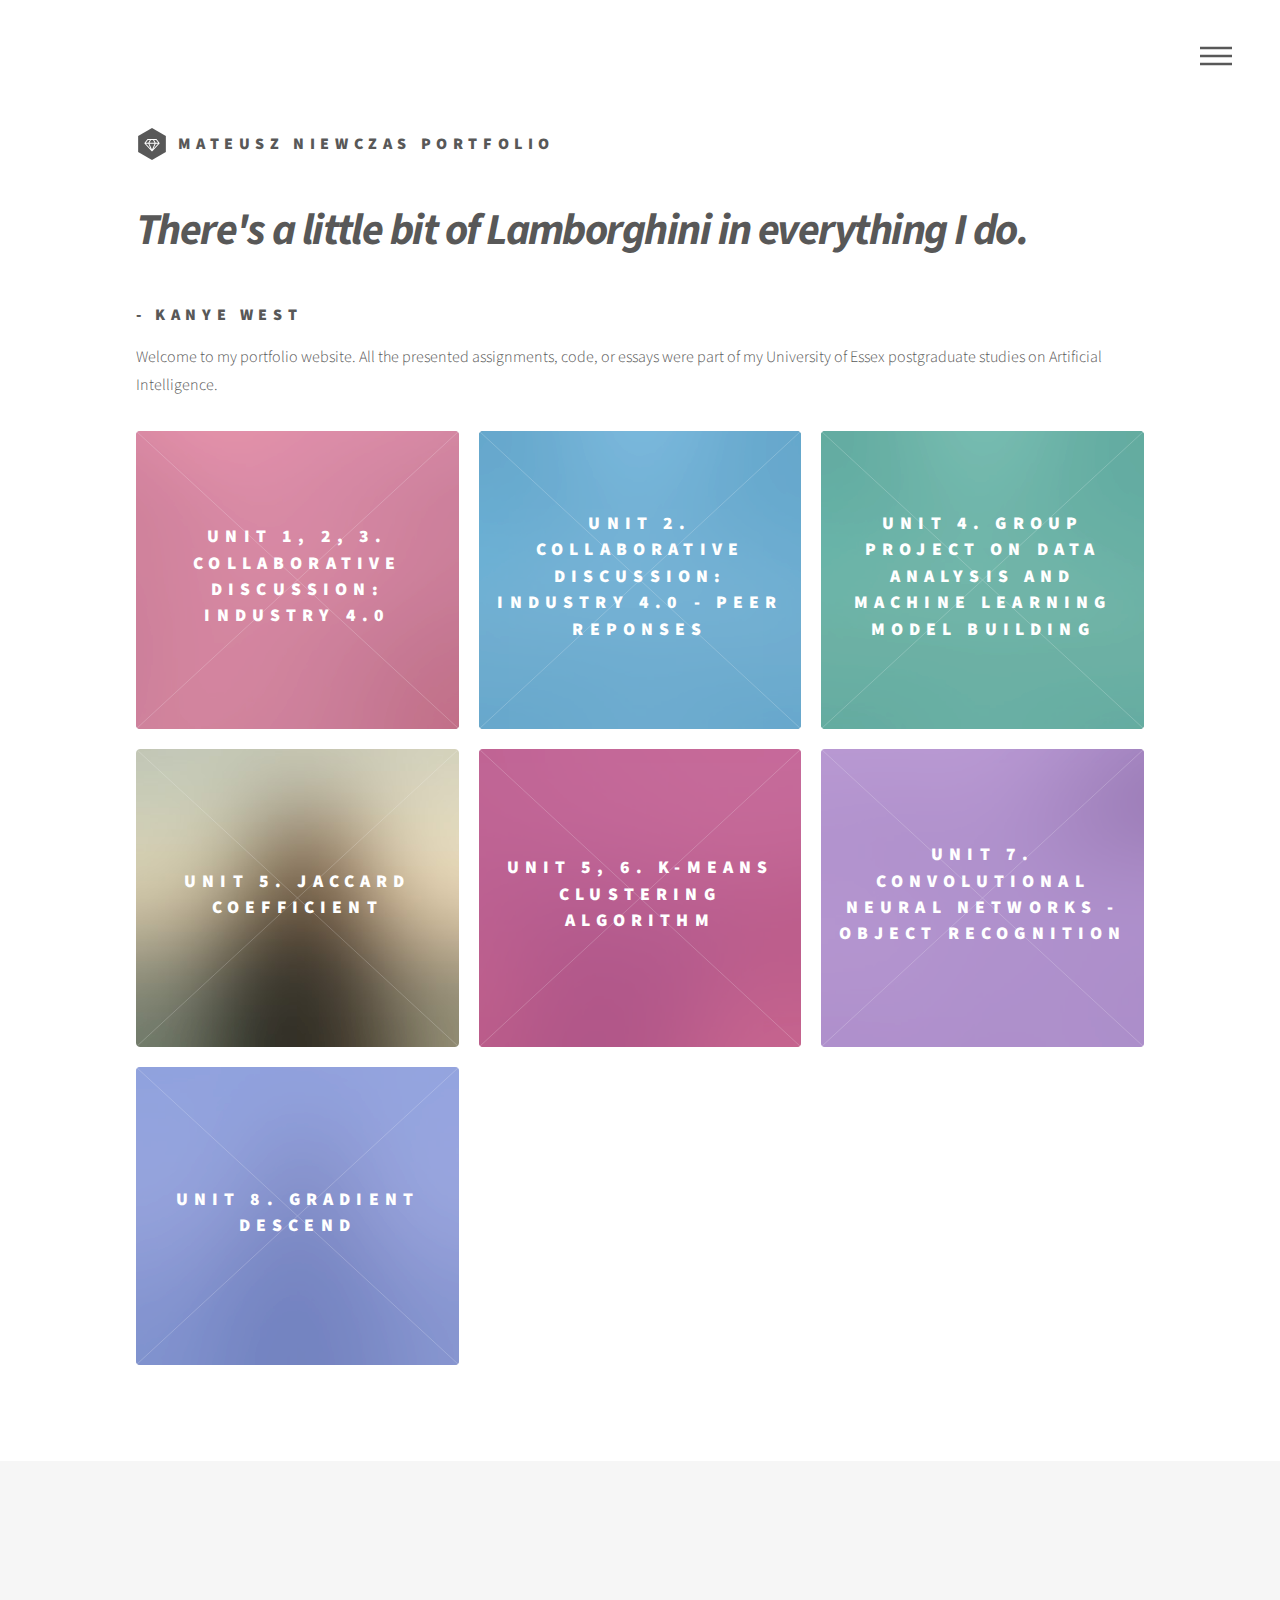
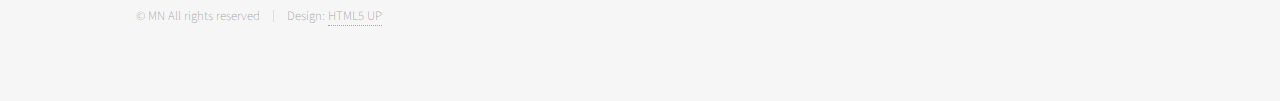
==== commit 585ebcac: "Update index.html" ====
--- a/index.html
+++ b/index.html
@@ -90,6 +90,17 @@
 										</div>
 									</a>
 								</article>
+								<article class="style7">
+									<span class="image">
+										<img src="images/pic04.jpg" alt="" />
+									</span>
+									<a href="k-means.html">
+										<h2>Unit 5. Jaccard coefficient</h2>
+										<div class="content">
+											<p>Calculation for three sets.</p>
+										</div>
+									</a>
+								</article>
 								<article class="style4">
 									<span class="image">
 										<img src="images/pic01.jpg" alt="" />
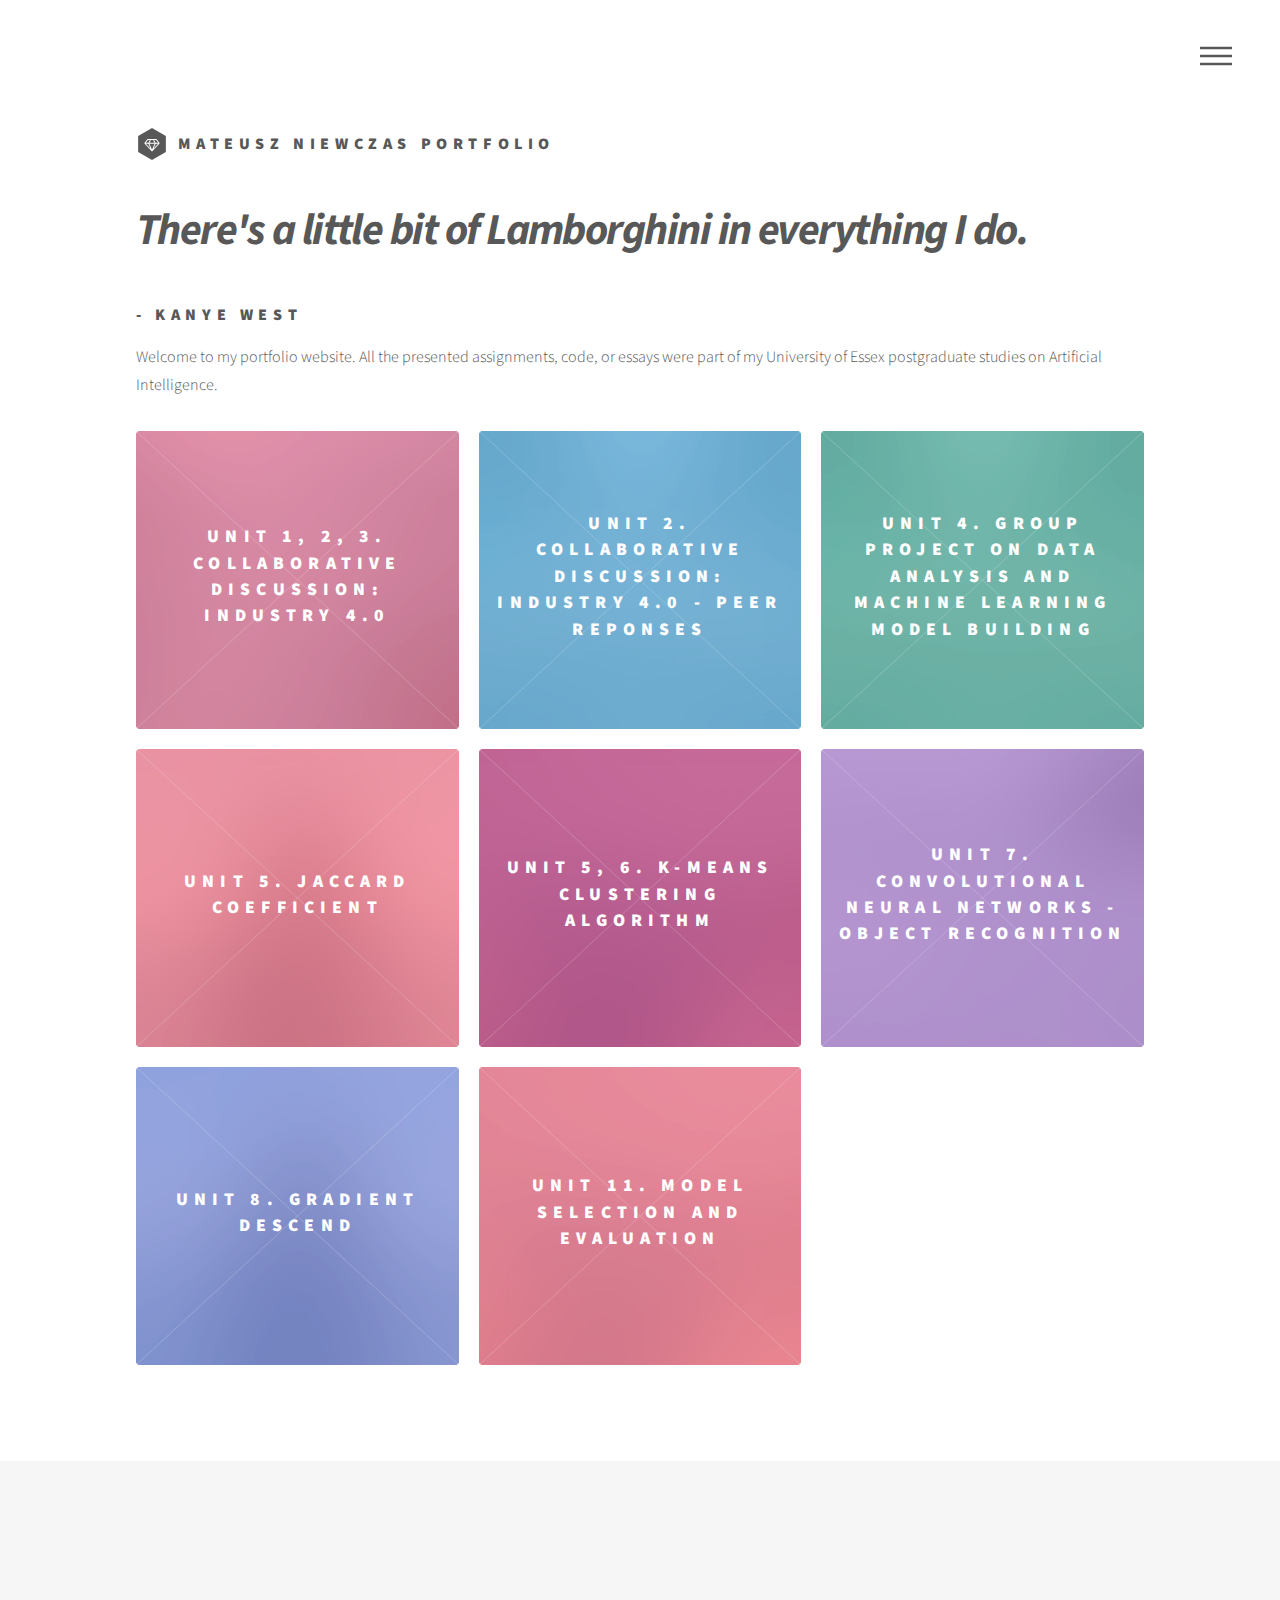
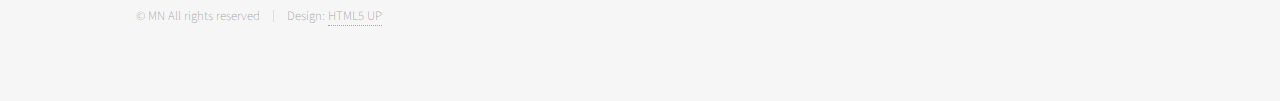
==== commit f0da1757: "Update index.html" ====
--- a/index.html
+++ b/index.html
@@ -90,14 +90,14 @@
 										</div>
 									</a>
 								</article>
-								<article class="style7">
+								<article class="style1">
 									<span class="image">
 										<img src="images/pic04.jpg" alt="" />
 									</span>
-									<a href="k-means.html">
+									<a href="jaccard.html">
 										<h2>Unit 5. Jaccard coefficient</h2>
 										<div class="content">
-											<p>Calculation for three sets.</p>
+											<p>Coefficient calculations for three sets.</p>
 										</div>
 									</a>
 								</article>
@@ -134,6 +134,17 @@
 										</div>
 									</a>
 								</article>
+								<article class="style1">
+									<span class="image">
+										<img src="images/pic01.jpg" alt="" />
+									</span>
+									<a href="model-selection.html">
+										<h2>Unit 11. Model selection and evaluation</h2>
+										<div class="content">
+											<p>How parameters modifications affect on model's AUC and R^2</p>
+										</div>
+									</a>
+								</article>
 
 
 
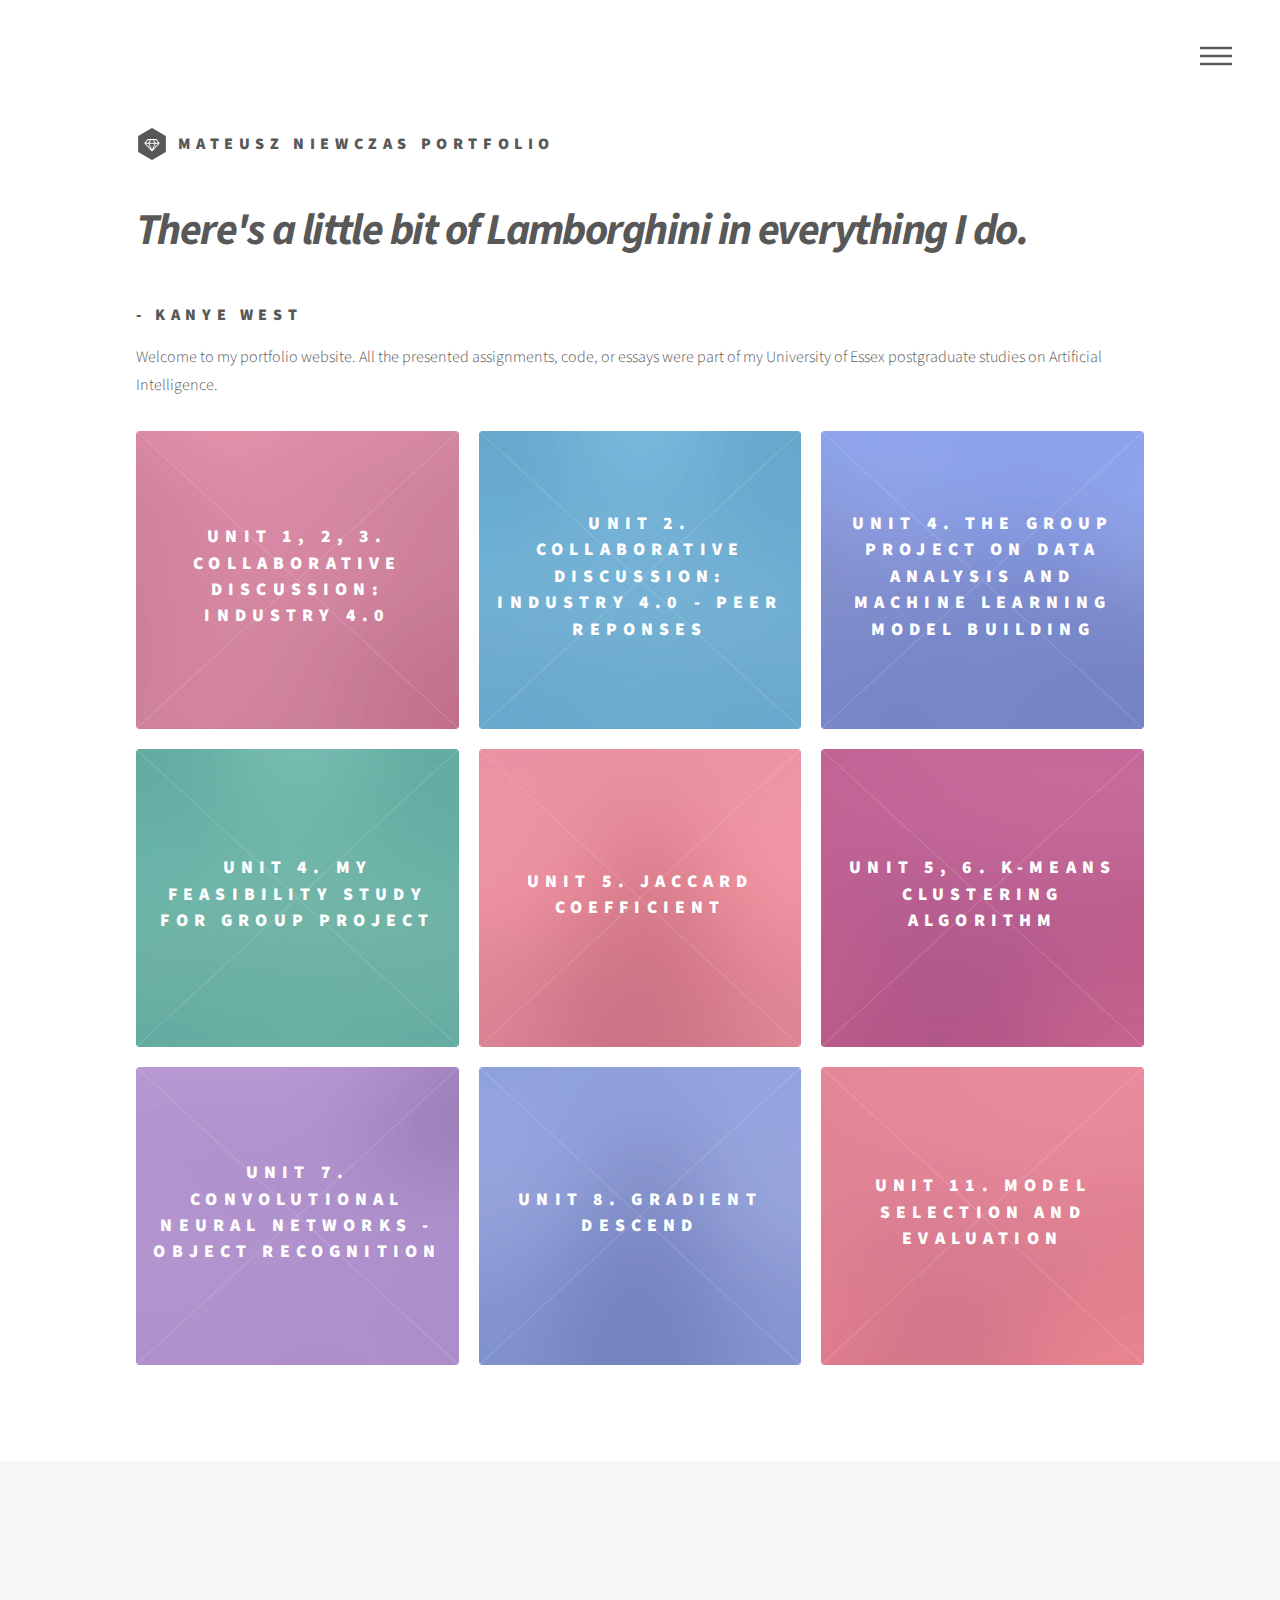
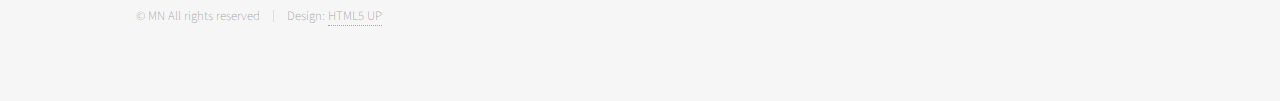
==== commit aa931aa7: "Update index.html" ====
--- a/index.html
+++ b/index.html
@@ -40,10 +40,7 @@
 						<h2>Menu</h2>
 						<ul>
 							<li><a href="index.html">Home</a></li>
-							<li><a href="generic.html">About me</a></li>
-							<li><a href="generic.html">Assignments</a></li>
-							<li><a href="generic.html">Essays and other</a></li>
-							<li><a href="elements.html">Elements</a></li>
+
 						</ul>
 					</nav>
 
@@ -79,12 +76,23 @@
 										</div>
 									</a>
 								</article>
+								<article class="style6">
+									<span class="image">
+										<img src="images/pic06.jpg" alt="" />
+									</span>
+									<a href="group-project-main.html">
+										<h2>Unit 4. The group project on data analysis and machine learning model building</h2>
+										<div class="content">
+											<p>Code and commentary</p>
+										</div>
+									</a>
+								</article>
 								<article class="style3">
 									<span class="image">
 										<img src="images/pic03.jpg" alt="" />
 									</span>
 									<a href="group-project.html">
-										<h2>Unit 4. Group project on data analysis and machine learning model building</h2>
+										<h2>Unit 4. My feasibility study for group project</h2>
 										<div class="content">
 											<p>Code and commentary</p>
 										</div>
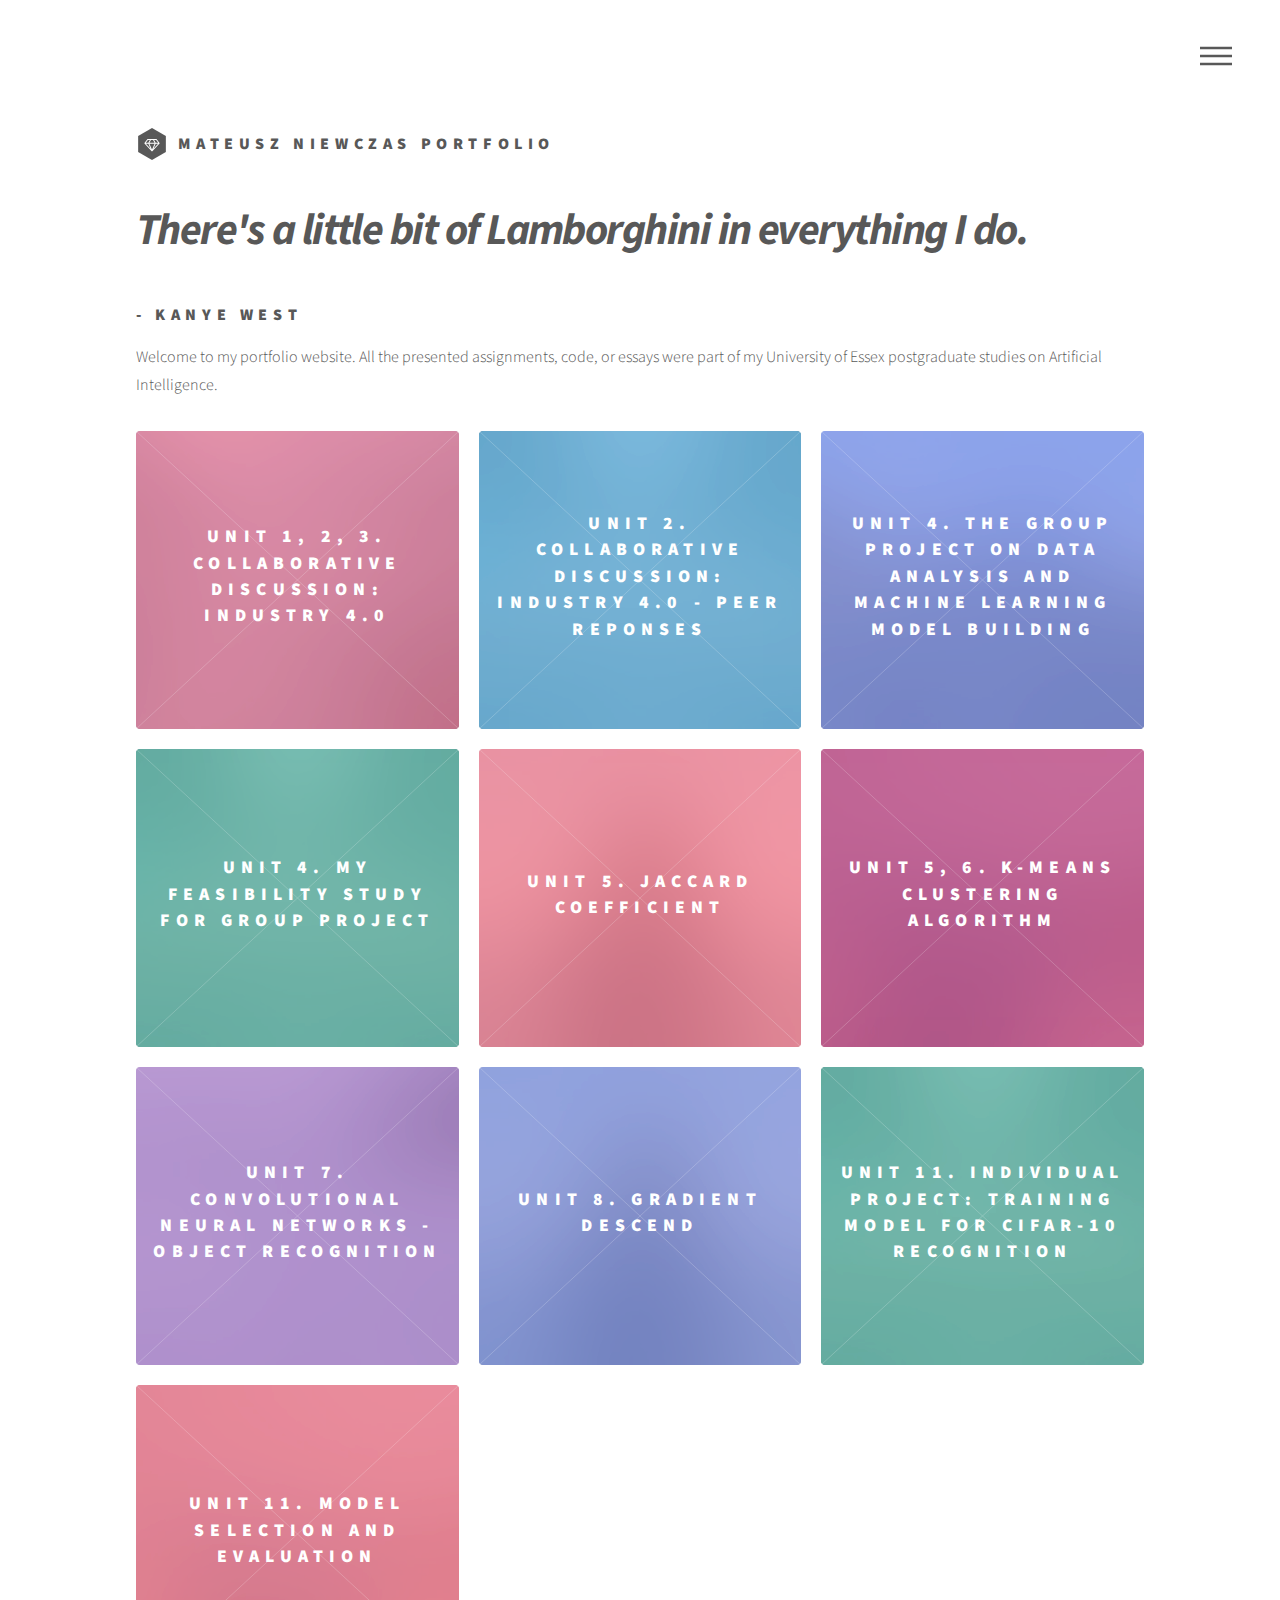
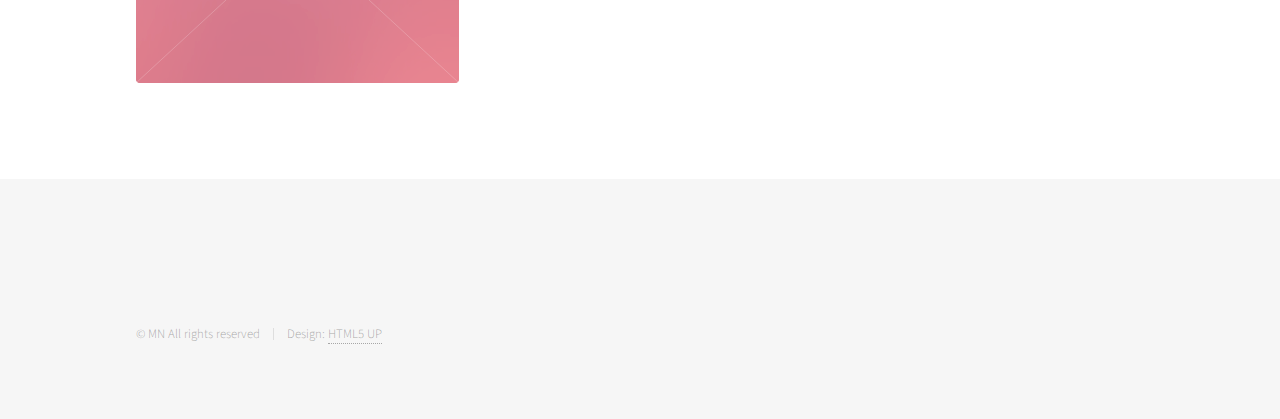
==== commit e88355b6: "Update index.html" ====
--- a/index.html
+++ b/index.html
@@ -59,7 +59,7 @@
 										<img src="images/pic02.jpg" alt="" />
 									</span>
 									<a href="discussion-ML-U1.html">
-										<h2>Unit 1, 2, 3. Collaborative discussion: Industry 4.0</h2>
+										<h2><b>Unit 1, 2, 3. </b><br>Collaborative discussion: Industry 4.0</h2>
 										<div class="content">
 											<p>My initial reflection on the topic along with my colleagues reponses and summary post by me.</p>
 										</div>
@@ -142,6 +142,17 @@
 										</div>
 									</a>
 								</article>
+								<article class="style3">
+									<span class="image">
+										<img src="images/pic03.jpg" alt="" />
+									</span>
+									<a href="ind-project.html">
+										<h2>Unit 11. Individual Project: training model for CIFAR-10 recognition </h2>
+										<div class="content">
+											<p>Individual project focusing on training and choosing an optimal model</p>
+										</div>
+									</a>
+								</article>
 								<article class="style1">
 									<span class="image">
 										<img src="images/pic01.jpg" alt="" />
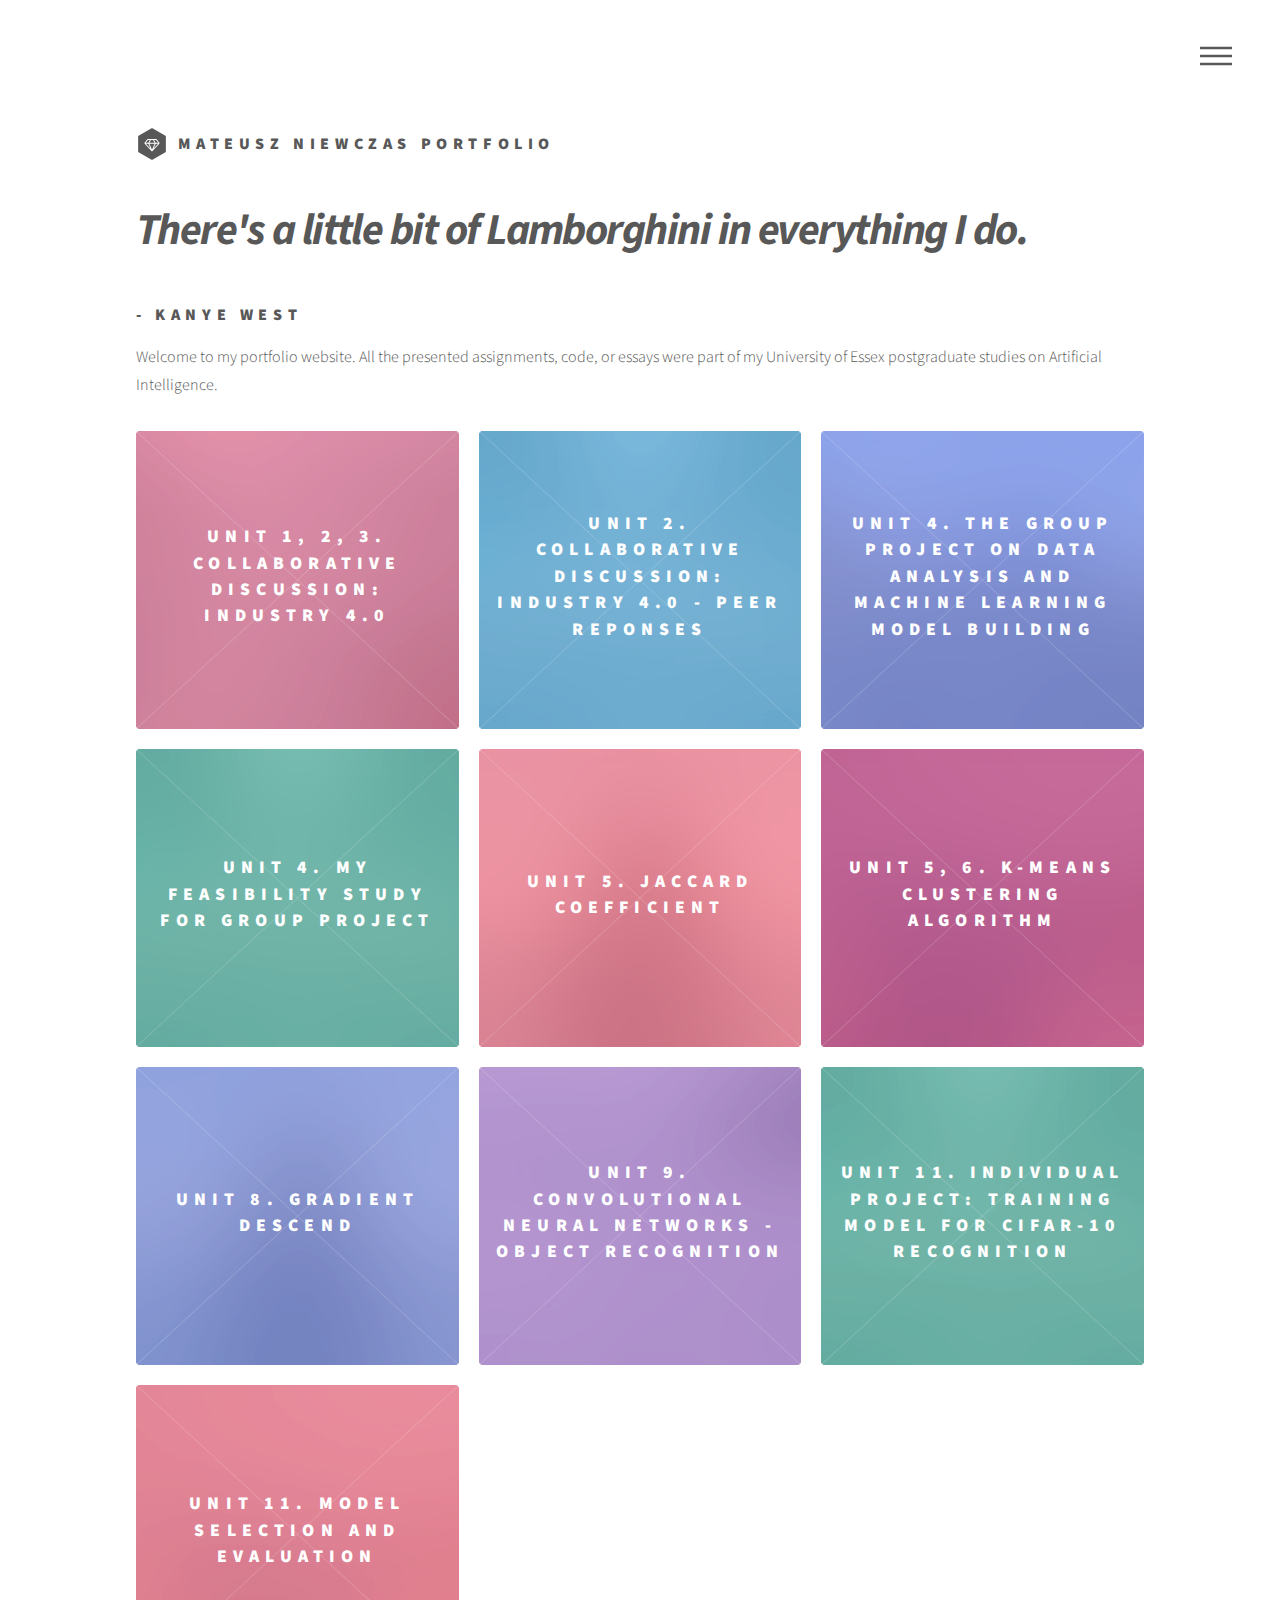
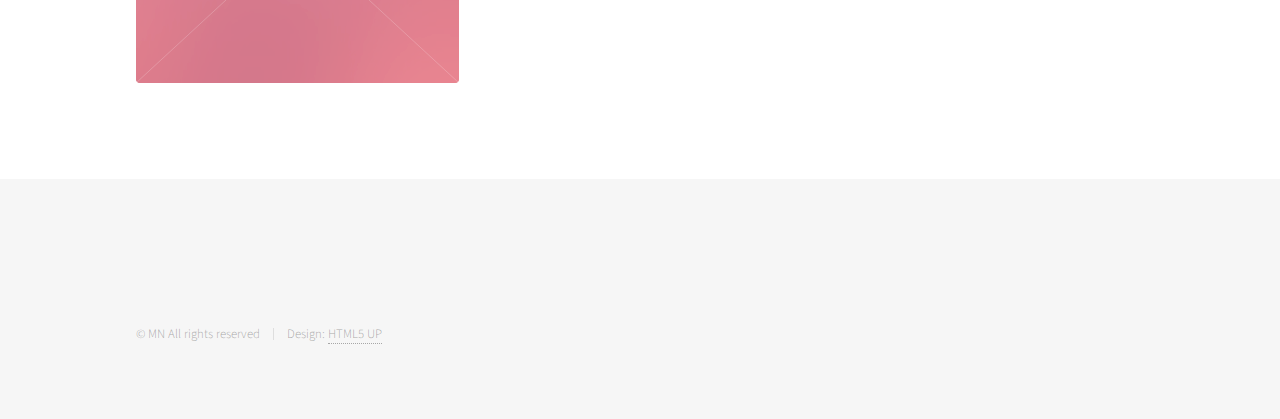
==== commit 3bf3c06d: "Update index.html" ====
--- a/index.html
+++ b/index.html
@@ -120,17 +120,6 @@
 										</div>
 									</a>
 								</article>
-								<article class="style5">
-									<span class="image">
-										<img src="images/pic05.jpg" alt="" />
-									</span>
-									<a href="convolutional-nn.html">
-										<h2>Unit 7. Convolutional Neural Networks - Object Recognition</h2>
-										<div class="content">
-											<p>Reusing the code provided in Unit 7, Machine Learning module, and applying it to different sets.</p>
-										</div>
-									</a>
-								</article>
 								<article class="style6">
 									<span class="image">
 										<img src="images/pic04.jpg" alt="" />
@@ -139,6 +128,17 @@
 										<h2>Unit 8. Gradient descend</h2>
 										<div class="content">
 											<p>Reusing the code provided in Unit 8, Machine Learning module, and analyzing different learning rate values.</p>
+										</div>
+									</a>
+								</article>
+								<article class="style5">
+									<span class="image">
+										<img src="images/pic05.jpg" alt="" />
+									</span>
+									<a href="convolutional-nn.html">
+										<h2>Unit 9. Convolutional Neural Networks - Object Recognition</h2>
+										<div class="content">
+											<p>Reusing the code provided in Unit 7, Machine Learning module, and applying it to different sets.</p>
 										</div>
 									</a>
 								</article>
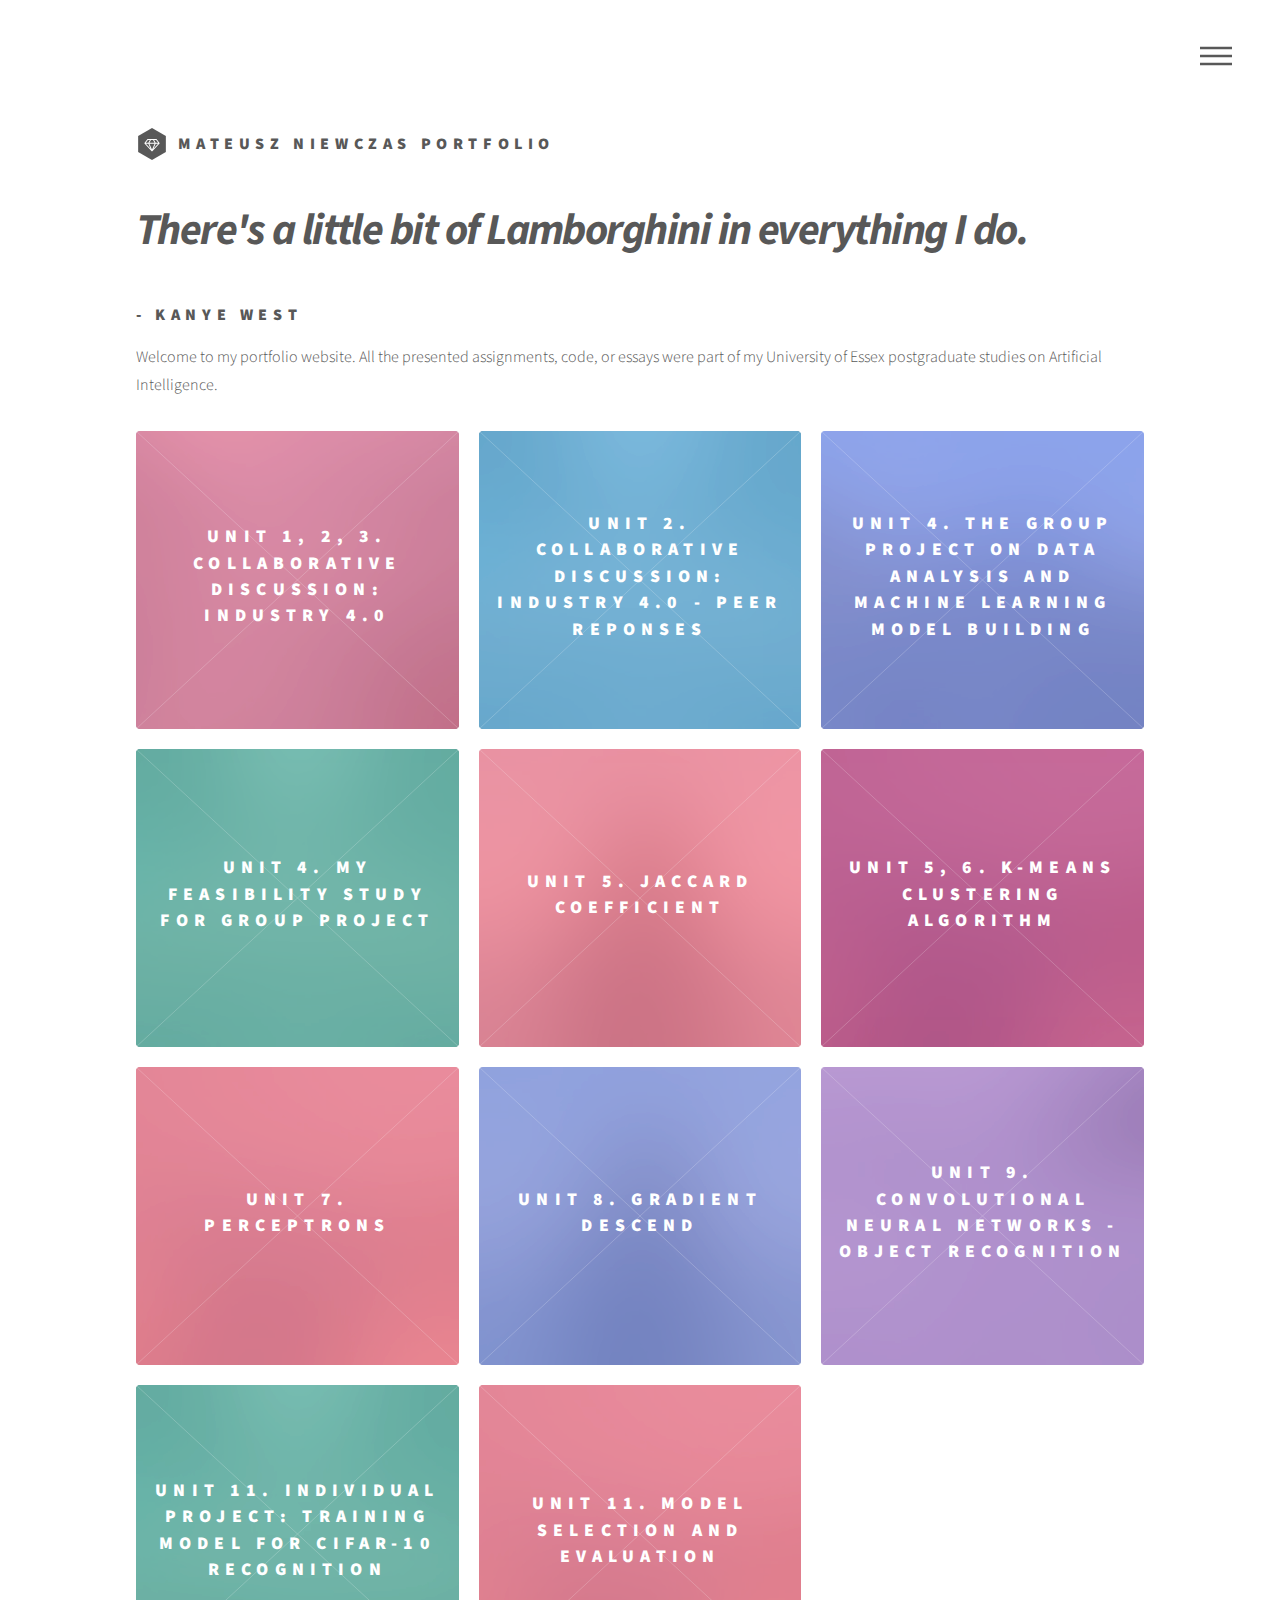
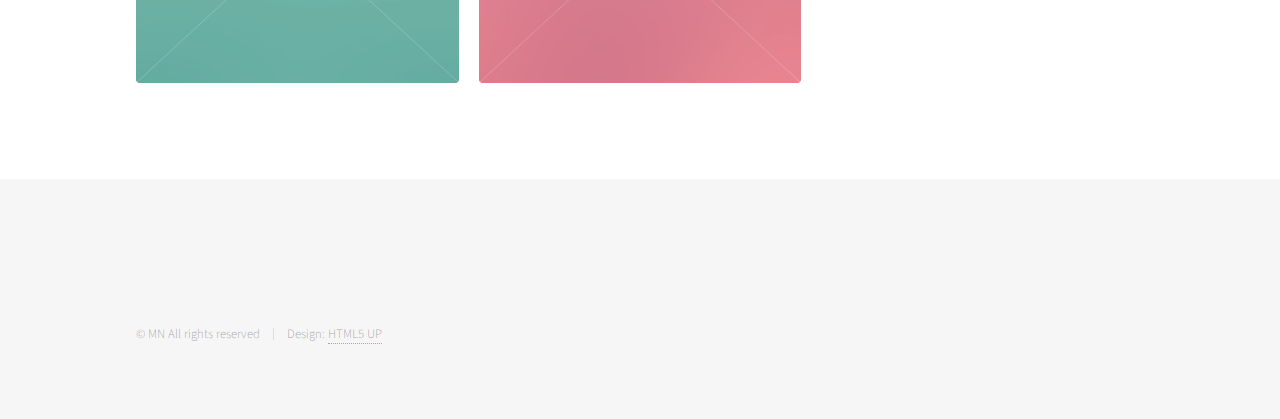
==== commit c06238f5: "Update index.html" ====
--- a/index.html
+++ b/index.html
@@ -120,6 +120,17 @@
 										</div>
 									</a>
 								</article>
+								<article class="style1">
+									<span class="image">
+										<img src="images/pic01.jpg" alt="" />
+									</span>
+									<a href="perceptrons.html">
+										<h2>Unit 7.<br> Perceptrons</h2>
+										<div class="content">
+											<p>Three excercises demonstrating three levels of advancement in perceptrons from scratch.</p>
+										</div>
+									</a>
+								</article>
 								<article class="style6">
 									<span class="image">
 										<img src="images/pic04.jpg" alt="" />
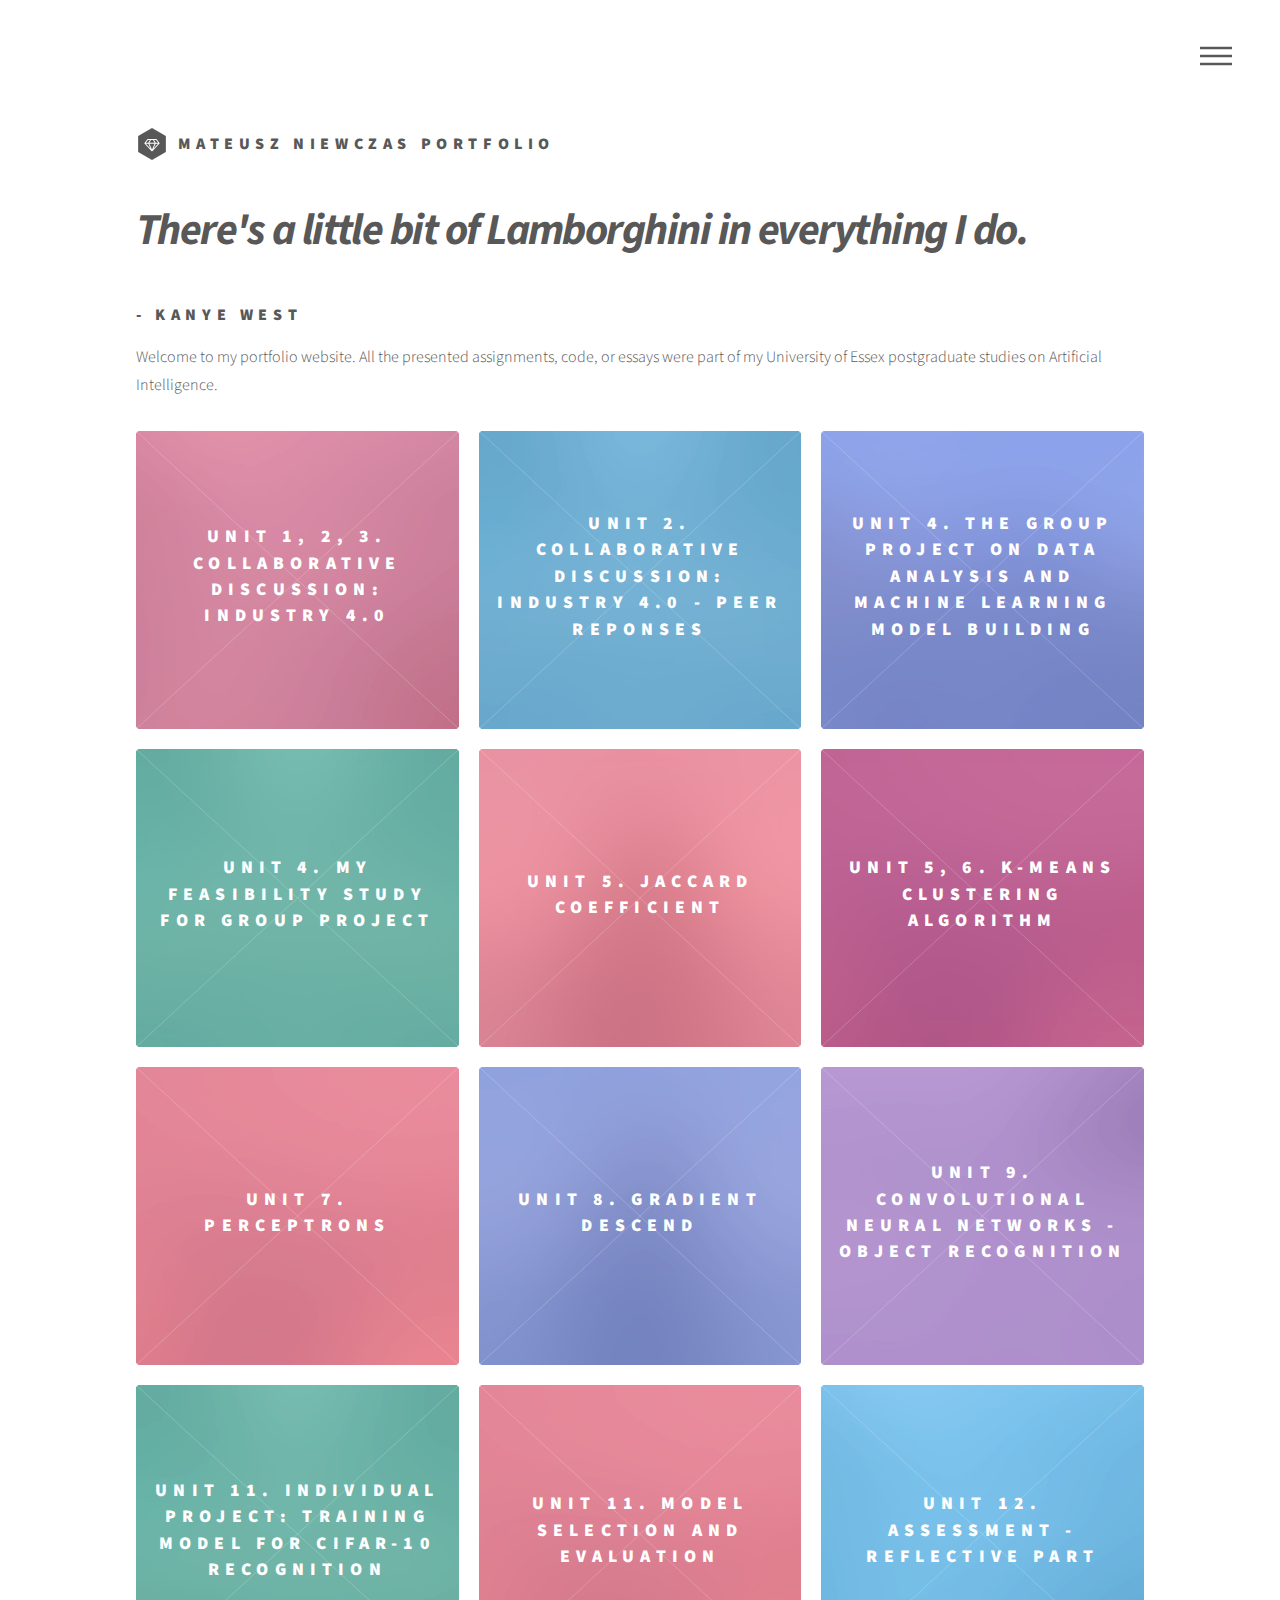
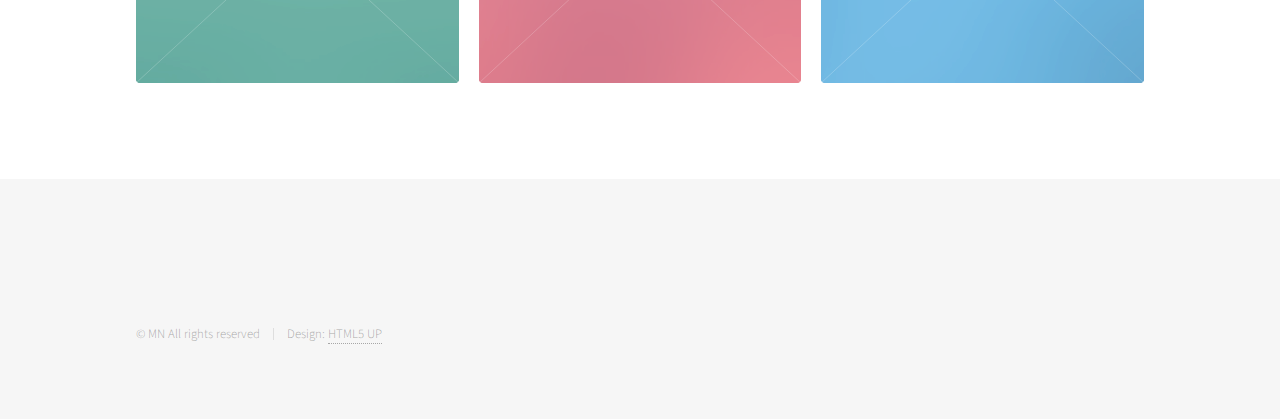
==== commit 033be803: "Update index.html" ====
--- a/index.html
+++ b/index.html
@@ -175,7 +175,17 @@
 										</div>
 									</a>
 								</article>
-
+								<article class="style2">
+									<span class="image">
+										<img src="images/pic02.jpg" alt="" />
+									</span>
+									<a href="assessment12.html">
+										<h2>Unit 12. Assessment - reflective part</h2>
+										<div class="content">
+											<p>Reflections on the lessons learnt, team work and a knowledge of various ML algorithms.</p>
+										</div>
+									</a>
+								</article>
 
 
 							</section>
